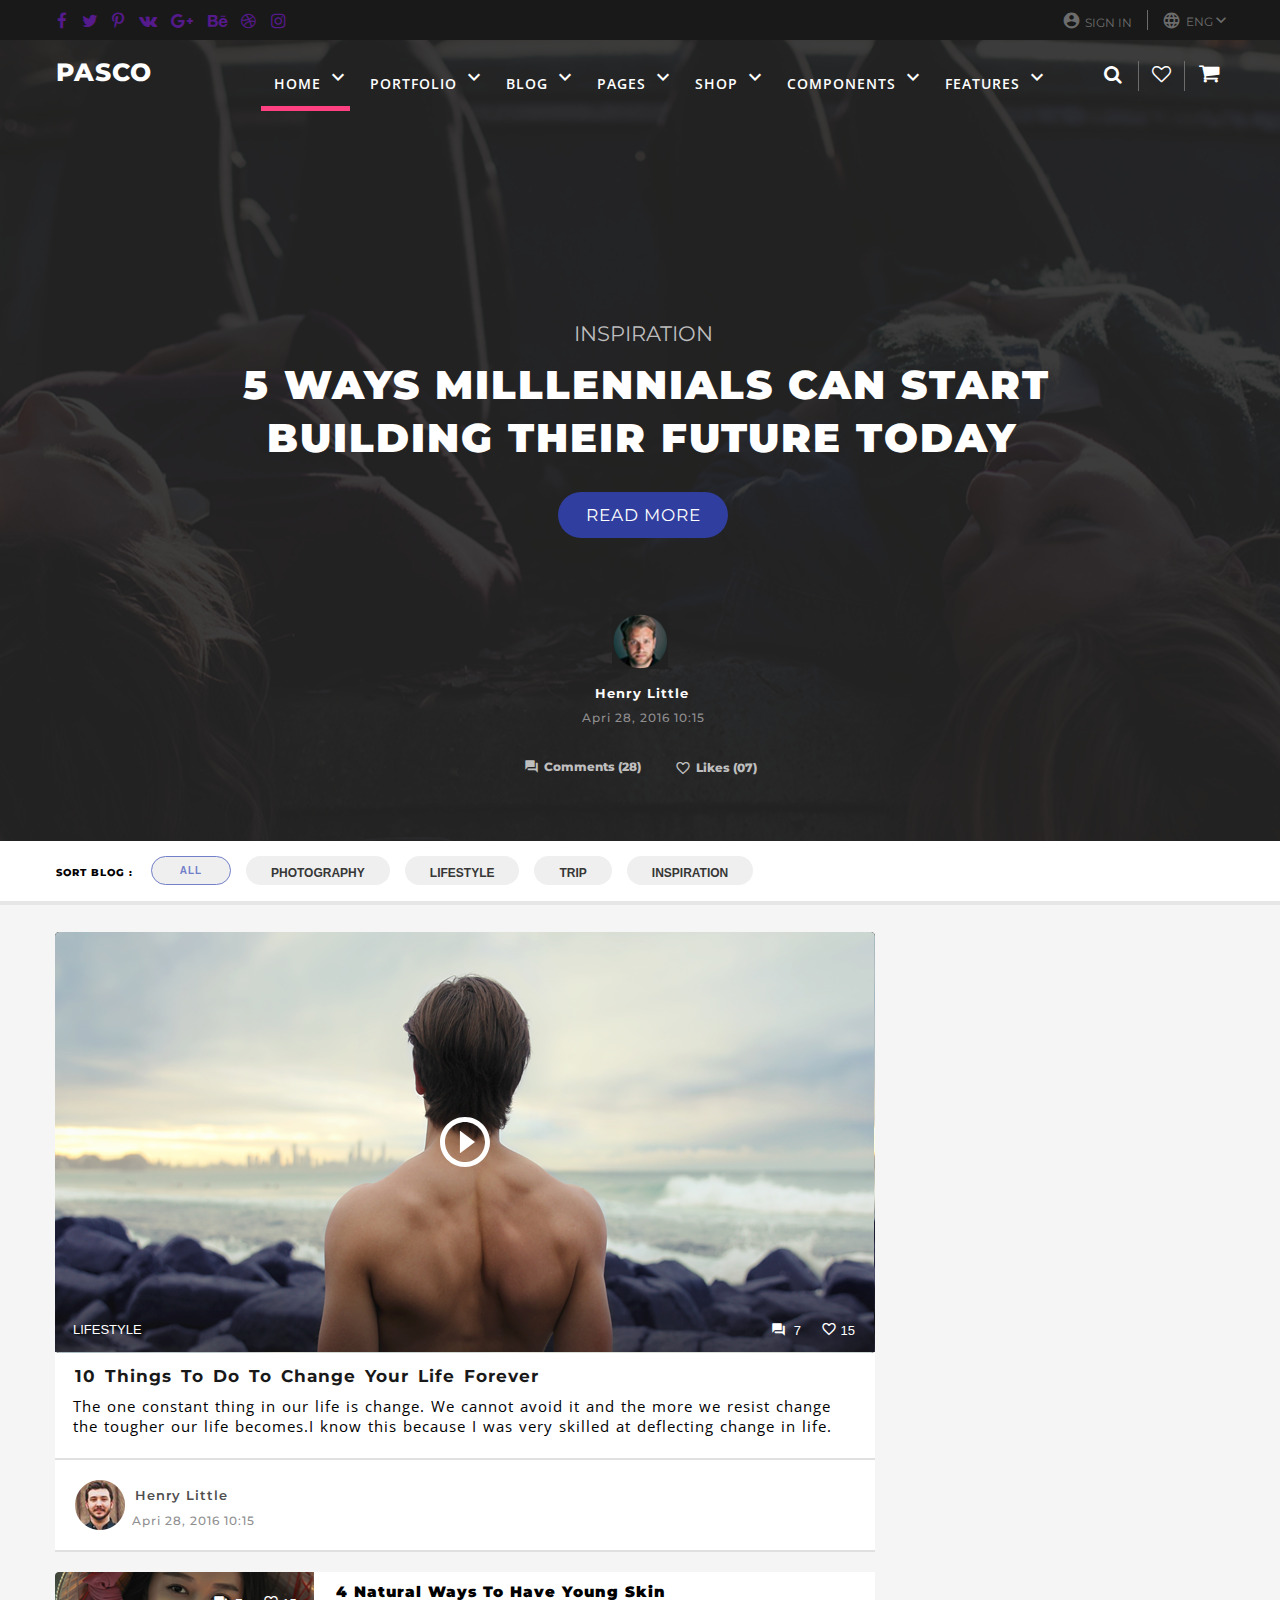
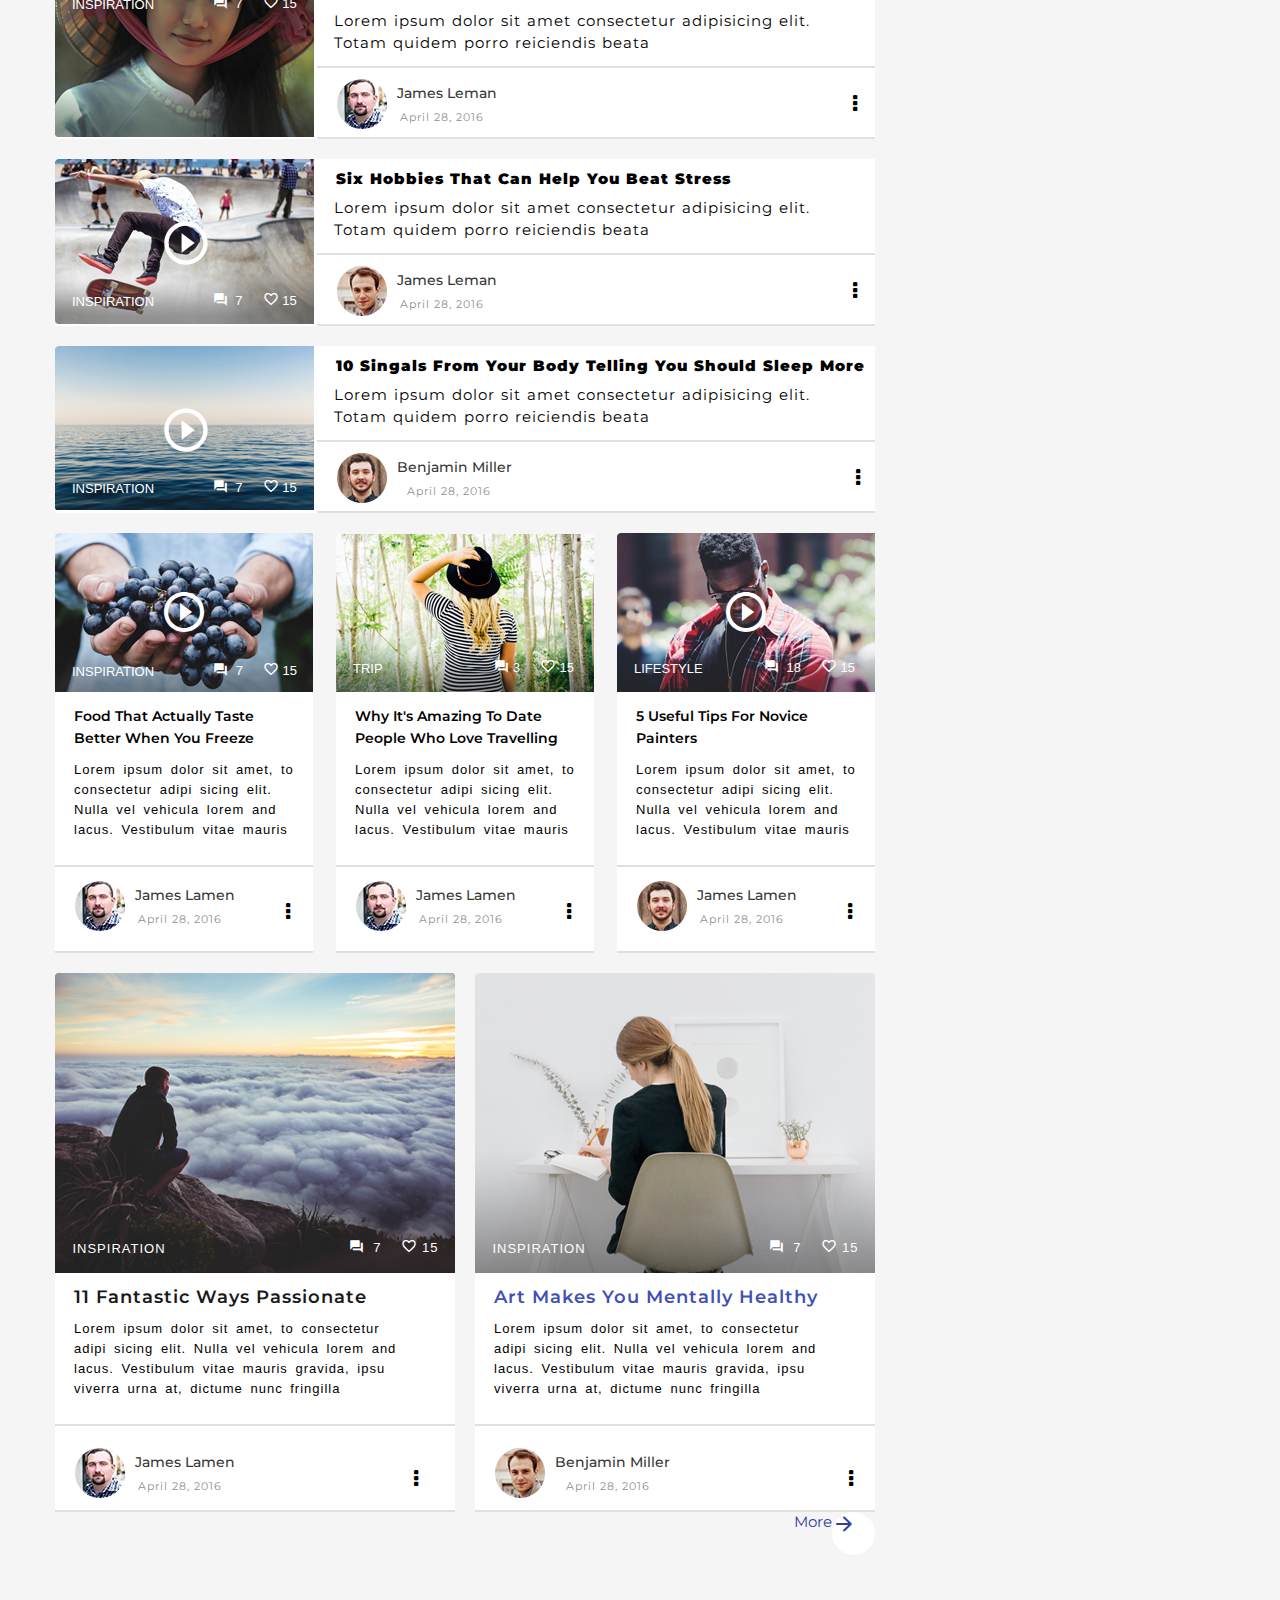
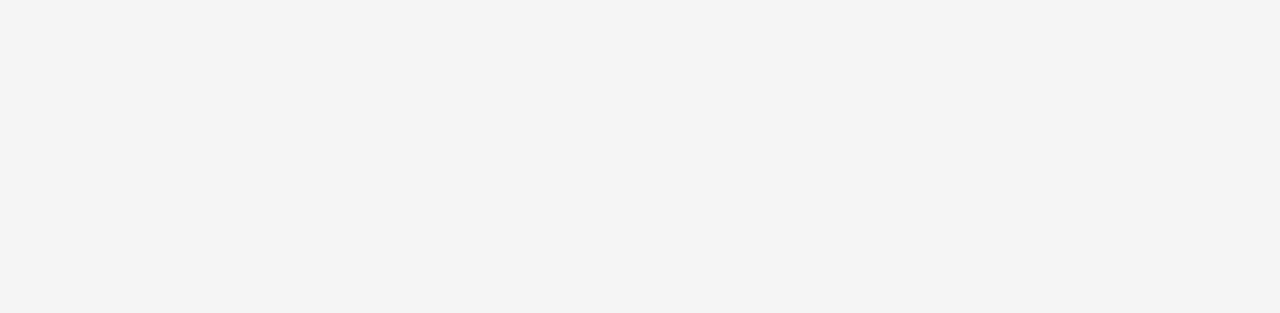
==== index.html @ 6d6e92fe "Top bar udpated" ====
<!DOCTYPE html>
<html lang="en">

<head>
  <meta charset="UTF-8" />
  <meta http-equiv="X-UA-Compatible" content="IE=edge" />
  <meta name="viewport" content="width=device-width, initial-scale=1.0" />
  <title>Document</title>

  <!----google fonts ---->

  <link href="https://fonts.googleapis.com/css?family=Material+Icons|Material+Icons+Outlined|Material+Icons+Round"
    rel="stylesheet">
  <link href="https://fonts.googleapis.com/icon?family=Material+Icons" rel="stylesheet">
  <link rel="preconnect" href="https://fonts.googleapis.com" />
  <link rel="preconnect" href="https://fonts.gstatic.com" crossorigin />
  <link href="https://fonts.googleapis.com/css?family=Montserrat:400,500,600,700,800,900" rel="stylesheet">
  <!--   
  <link href="https://fonts.googleapis.com/css?family=Open-Sans:400,900" rel="stylesheet"> -->
  <link
    href="https://fonts.googleapis.com/css2?family=Montserrat&family=Open+Sans&family=Playfair+Display:ital@1&display=swap"
    rel="stylesheet" />
  <link rel="stylesheet" href="https://cdnjs.cloudflare.com/ajax/libs/font-awesome/4.7.0/css/font-awesome.css" />

  <link rel="stylesheet" href="css/style.css">
</head>

<body class="uni-padding">
  <!-- topbar -->
  <div class="centeral-header">
    <div class="topbar">
      <div class="social-icons">
        <a href=""> <i class="fa fa-facebook" aria-hidden="true"></i> </a>

        <a href=""> <i class="fa fa-twitter" aria-hidden="true"></i></a>
        <a href=""> <i class="fa fa-pinterest-p" aria-hidden="true"></i> </a>
        <a href=""> <i class="fa fa-vk" aria-hidden="true"></i></a>
        <a href=""> <i class="fa fa-google-plus" aria-hidden="true"></i></a>
        <a href=""> <i class="fa fa-behance" aria-hidden="true"></i></a>
        <a href=""> <i class="fa fa-dribbble" aria-hidden="true"></i></a>
        <a href=""> <i class="fa fa-instagram" aria-hidden="true"></i></a>
      </div>
      <div class="navbar-right-icons">
        <div class="left-material">
          <a class="left-atag" >  <div><i class="account-circle material-icons">account_circle</i> </div>
            <div class="sign-in-icon">SIGN IN </div> </a>
        </div>
        <div class="vertical-line-topbar"></div>

        <div class="right-material">
          <a class="right-atag"> <i class="language-icon material-icons">language</i>
            <span class="eng-icon">ENG</span> </a>
          <a> <i class="material-icons expand-more-icon">expand_more</i> </a>
        </div>
        </a>
      </div>

    </div>
  </div>

  <!--  main header -->
  <div class="main-header">
    <div class="top-navigation">
      <div class=" navlist">

        <div class="pasco">PASCO</div>

        <div class="navbar">
          <div class="left-icon-container">
            <ul>

              <li class="home"><a>HOME <i class="material-icons">expand_more</i></a></li>


              <li><a>PORTFOLIO <i class="material-icons">expand_more</i></a></li>

              <li><a>BLOG <i class="material-icons">expand_more</i></a></li>

              <li><a>PAGES <i class="material-icons">expand_more</i></a></li>
              <li><a>SHOP <i class="material-icons">expand_more</i></a></li>
              <li><a>COMPONENTS <i class="material-icons">expand_more</i></a></li>
              <li><a>FEATURES <i class="material-icons features">expand_more</i></a></li>
            </ul>
          </div>

          <div class="right-icon-container">
            <ul>


              <li> <a> <i class="fa fa-search search-icon search-icon" aria-hidden="true"></i></a> </li>
              <li>

                <div class="vertical-line-navbar"></div>
              </li>
              <li><a><i class="fa fa-heart-o favourite-icon favourite-icon" aria-hidden="true"></i></a></li>
              <li>

                <div class="vertical-line-navbar  "></div>
              </li>
              <li><a> <i class="fa fa-shopping-cart shoppingcart-icon" aria-hidden="true"></i></a></li>


            </ul>
          </div>
        </div>
      </div>
    </div>


    <div class=" image-content">

      <!-- <div class="left-arrow-container"> <a><i class="fa fa-chevron-left" aria-hidden="true"></i></a></div> -->
      <div class="centeral-container">

        <div class="inspiration-container"> INSPIRATION</div>
        <div class="heading-container">
          <div class="millennial-container"> 5 WAYS MILLLENNIALS CAN START</div>
          <div class="future-container">BUILDING THEIR FUTURE TODAY</div>
        </div>
        <button class="read-button">READ MORE</button>
      </div>
      <div class=" authordetails-container">
        <div class="bg-author-image"> <img src='../images/authordetails.png'> </div>
        <div class="henry-container">Henry Little</div>
        <div class="card1-date-container">Apri 28, 2016 10:15</div>
        <div>
          <div class="comments-container ">
            <div class="comment-icon">

              <div> <i class="material-icons comment-image">
                  forum
                </i>
              </div>
              <div> Comments (28) </div>
            </div>
            <div class="like-icon">
              <div>
                <i class="material-icons-outlined like-image">
                  favorite_border
                </i>
              </div>
              <div> Likes (07)</div>
            </div>

          </div>
        </div>
      </div>
    </div>
  </div>


  <div class="btn-list-container">
    <div class="inner-container">
      <div class="sort-blog">SORT BLOG :</div>
      <div class="buttons">
        <button class="all-container">ALL</button>
        <button class="list-button-container">PHOTOGRAPHY</button>
        <button class="list-button-container">LIFESTYLE</button>
        <button class="list-button-container"> TRIP</button>
        <button class="list-button-container">INSPIRATION</button>
      </div>
    </div>
  </div>

  <div class="horizontal-break"></div>


  <div class="body-container">

    <div class="centeral-division">
      <div class="lefthand-container">
        <div class="card1">
          <div class="image1">
            <div class="image-10things">
              <div><i class="material-icons-outlined image_play">
                  play_circle_outline
                </i>
              </div>


              <div class="image-activity">
                <div class="caption">LIFESTYLE</div>
                <div class="activity">
                  <div class="comments">
                    <div> <i class="material-icons comment-image">
                        forum
                      </i></div>
                    <div>&nbsp; 7</div>
                  </div>
                  <div class="likes">
                    <div> <i class="material-icons-outlined like-image">
                        favorite_border
                      </i></div> &nbsp; <div> 15 </div>
                  </div>
                </div>



              </div>
            </div>
          </div>


          <div class="image1-caption-container">
            <div class="boldheading-container">
              10 Things To Do To Change Your Life Forever </div>
            <div class="description-container"> The one constant thing in our life is change. We cannot avoid
              it and the more we resist change the tougher our life becomes.I know this because I was very skilled
              at deflecting change in life.
            </div>
          </div>
          <div class="divider"></div>
          <div class="author-details">
            <div class="author-image"> <img src='../images/author-2.png'></div>
            <div class="author-name">
              <div class="henry-image1">Henry Little</div>
              <div class="card1-date-container ">Apri 28, 2016 10:15</div>
            </div>
          </div>
          <div class="divider"></div>
        </div>

        <div class="card2">

          <div class="card2-image">


            <div class="card2-image-activity">
              <div class="card2-caption">INSPIRATION</div>
              <div class=" card2-activity">
                <div class="comments">
                  <div> <i class="material-icons comment-image">
                      forum
                    </i></div>
                  <div>&nbsp; 7</div>
                </div>
                <div class="likes">
                  <div> <i class="material-icons-outlined like-image">
                      favorite_border
                    </i></div> &nbsp; <div> 15 </div>
                </div>
              </div>


            </div>



          </div>
          <div class="card2-caption-details2">

            <div class="card2-boldheading-container">4 Natural Ways To Have Young Skin</div>
            <div class="card2-description-container">Lorem ipsum dolor sit amet consectetur adipisicing elit. Totam
              quidem porro
              reiciendis beata </div>

            <div class="divider"></div>

            <div class="card2-author-details">
              <div> <img src='../images/card2-author.png'></div>
              <div class="card2-authordate">
                <div class="card2-author-container">James Leman</div>
                <div class="card2-date-container">April 28, 2016</div>

              </div>

              <div> <i class="fa fa-ellipsis-v dot-container" aria-hidden="true"></i></div>
            </div>
            <div class="card-divider"></div>

          </div>
        </div>

        <div class="card2">
          <div class="card3-image">
            <div> <i class="material-icons-outlined play-cards-container">
                play_circle_outline
              </i>
            </div>
            <div class="card2-image-activity">
              <div class="card2-caption">INSPIRATION</div>
              <div class=" card2-activity">
                <div class="comments">
                  <div> <i class="material-icons comment-image">
                      forum
                    </i> </div>
                  <div>&nbsp; 7</div>
                </div>
                <div class="likes">
                  <div> <i class="material-icons-outlined like-image">
                      favorite_border
                    </i></div> &nbsp; <div> 15 </div>
                </div>
              </div>


            </div>

          </div>
          <div class="card2-caption-details2">

            <div class="card2-boldheading-container">Six Hobbies That Can Help You Beat Stress</div>
            <div class="card2-description-container">Lorem ipsum dolor sit amet consectetur adipisicing elit. Totam
              quidem porro
              reiciendis beata </div>

            <div class="divider"></div>

            <div class="card2-author-details">
              <div> <img src='../images/card3-author.png'></div>
              <div class="card2-authordate">
                <div class="card2-author-container">James Leman</div>
                <div class="card2-date-container">April 28, 2016</div>

              </div>

              <div> <i class="fa fa-ellipsis-v dot-container" aria-hidden="true"></i></div>
            </div>
            <div class="card-divider"></div>

          </div>
        </div>
        <div class="card2">
          <div class="card4-image">
            <div> <i class="material-icons-outlined play-cards-container">
                play_circle_outline
              </i>
            </div>
            <div class="card2-image-activity">
              <div class="card2-caption">INSPIRATION</div>
              <div class=" card2-activity">
                <div class="comments">
                  <div> <i class="material-icons comment-image">
                      forum
                    </i></div>
                  <div>&nbsp; 7</div>
                </div>
                <div class="likes">
                  <div> <i class="material-icons-outlined like-image">
                      favorite_border
                    </i></div> &nbsp; <div> 15 </div>
                </div>
              </div>


            </div>
          </div>
          <div class="card2-caption-details2">

            <div class="card2-boldheading-container">10 Singals From Your Body Telling You Should Sleep More</div>
            <div class="card2-description-container">Lorem ipsum dolor sit amet consectetur adipisicing elit. Totam
              quidem porro
              reiciendis beata</div>

            <div class="divider"></div>

            <div class="card2-author-details">
              <div> <img src='../images/author-2.png'></div>
              <div class="card2-authordate">
                <div class="card2-author-container">Benjamin Miller</div>
                <div class="card2-date-container">April 28, 2016</div>

              </div>

              <div> <i class="fa fa-ellipsis-v card3dot-container" aria-hidden="true"></i></div>
            </div>
            <div class="card-divider"></div>

          </div>
        </div>
        <div class="horizontal-card">
          <!-- horizontal-card1 -->
          <div class="hcard1">
            <div class="hcard1-image">
              <div> <i class="material-icons-outlined hcard-playbtn">
                  play_circle_outline
                </i>
              </div>
              <div class="hcard-details">

                <div class="card2-image-activity ">
                  <div class="hcard-caption">INSPIRATION</div>
                  <div class=" hcard-activity">
                    <div class="comments">
                      <div> <i class="material-icons comment-image">
                          forum
                        </i></div>
                      <div>&nbsp; 7</div>
                    </div>
                    <div class="likes">
                      <div> <i class="material-icons-outlined like-image">
                          favorite_border
                        </i></div> &nbsp; <div> 15 </div>
                    </div>
                  </div>

                </div>

              </div>


            </div>

            <div class="hcard1-description">
              <div class="h1-bold">Food That Actually Taste <br> Better
                When You Freeze</div>
              <div class="h1-regular"> Lorem ipsum dolor sit amet, to <br>
                consectetur adipi sicing elit. <br> Nulla vel vehicula lorem and <br>
                lacus. Vestibulum vitae mauris </div>
            </div>
            <div class="divider"></div>
            <div class="hcard-author-details">
              <div> <img src='../images/card2-author.png'></div>
              <div class="card2-authordate">
                <div class="card2-author-container">James Lamen</div>
                <div class="card2-date-container">April 28, 2016</div>


              </div>
              <div> <i class="fa fa-ellipsis-v card-dotcontainer " aria-hidden="true"></i></div>

              <div>
              </div>
            </div>
            <div class="divider"></div>
          </div>
          <!-- horizontal-card2 -->
          <div class="hcard1">
            <div class="hcard2-image">

              <div class="hcard2-details">

                <div class="card2-image-activity ">
                  <div class="card2-caption">TRIP</div>
                  <div class=" card2-activity">
                    <div class="comments">
                      <div> <i class="material-icons comment-image">
                          forum
                        </i></div>
                      <div>&nbsp;3</div>
                    </div>
                    <div class="likes">
                      <div> <i class="material-icons-outlined like-image">
                          favorite_border
                        </i></div> &nbsp; <div> 15 </div>
                    </div>
                  </div>


                </div>
              </div>
            </div>
            <div class="hcard1-description">
              <div class="h1-bold">Why It's Amazing To Date <br> People
                Who Love Travelling</div>
              <div class="h1-regular"> Lorem ipsum dolor sit amet, to <br>
                consectetur adipi sicing elit. <br> Nulla vel vehicula lorem and <br>
                lacus. Vestibulum vitae mauris </div>
            </div>
            <div class="divider"></div>
            <div class="hcard-author-details">
              <div> <img src='../images/card2-author.png'></div>
              <div class="card2-authordate">
                <div class="card2-author-container">James Lamen</div>
                <div class="card2-date-container">April 28, 2016</div>


              </div>
              <div> <i class="fa fa-ellipsis-v card-dotcontainer " aria-hidden="true"></i></div>


              <div>
              </div>
            </div>
            <div class="divider"></div>
          </div>
          <!-- horizontal-card3 -->
          <div class="hcard1">
            <div class="hcard3-image">
              <div> <i class="material-icons-outlined hcard-playbtn">
                  play_circle_outline
                </i>
              </div>
              <div class="hcard-details">

                <div class="card2-image-activity">
                  <div class="card2-caption">LIFESTYLE</div>
                  <div class=" card2-activity">
                    <div class="comments">
                      <div> <i class="material-icons comment-image">
                          forum
                        </i></div>
                      <div>&nbsp; 18</div>
                    </div>
                    <div class="likes">
                      <div> <i class="material-icons-outlined like-image">
                          favorite_border
                        </i></div> &nbsp; <div> 15 </div>
                    </div>
                  </div>


                </div>
              </div>
            </div>
            <div class="hcard1-description">
              <div class="h1-bold">5 Useful Tips For Novice <br>Painters</div>
              <div class="h1-regular"> Lorem ipsum dolor sit amet, to <br>
                consectetur adipi sicing elit. <br> Nulla vel vehicula lorem and <br>
                lacus. Vestibulum vitae mauris </div>
            </div>
            <div class="divider"></div>
            <div class="hcard-author-details">
              <div> <img src='../images/author-2.png'></div>
              <div class="card2-authordate">
                <div class="card2-author-container">James Lamen</div>
                <div class="card2-date-container">April 28, 2016</div>


              </div>
              <div> <i class="fa fa-ellipsis-v card-dotcontainer " aria-hidden="true"></i></div>

              <div>
              </div>
            </div>
            <div class="divider"></div>
          </div>
        </div>


        <!-- 
        double container cards -->


        <div class="horizontal-card">
          <!-- card-1 -->
          <div class="hcard1">
            <div class="dcard1-image">

              <div class="dcard-image-activity ">
                <div class="hcard-caption">INSPIRATION</div>
                <div class=" hcard-activity">
                  <div class="comments">
                    <div> <i class="material-icons comment-image">
                        forum
                      </i></div>
                    <div>&nbsp; 7</div>
                  </div>
                  <div class="likes">
                    <div> <i class="material-icons-outlined like-image">
                        favorite_border
                      </i></div> &nbsp; <div> 15 </div>
                  </div>
                </div>

              </div>



            </div>

            <div class="hcard1-description">
              <div class="d1-bold d1-color">11 Fantastic Ways Passionate </div>
              <div class="h1-regular d1-regular"> Lorem ipsum dolor sit amet, to consectetur <br>
                adipi sicing elit. Nulla vel vehicula lorem and <br>
                lacus. Vestibulum vitae mauris gravida, ipsu <br>
                viverra urna at, dictume nunc fringilla </div>
            </div>
            <div class="divider"></div>
            <div class="dcard-author-details">
              <div> <img src='../images/card2-author.png'></div>
              <div class="card2-authordate">
                <div class="card2-author-container">James Lamen</div>
                <div class="card2-date-container">April 28, 2016</div>


              </div>
              <div> <i class="fa fa-ellipsis-v card-dotcontainer  dcard-dotcontainer" aria-hidden="true"></i></div>

              <div>
              </div>
            </div>
            <div class="divider"></div>
          </div>



          <!--
          double container card-2--------------------- -->
          <div class="hcard1">
            <div class="dcard2-image">

              <div class="dcard-image-activity ">
                <div class="hcard-caption">INSPIRATION</div>
                <div class=" hcard-activity">
                  <div class="comments">
                    <div> <i class="material-icons comment-image">
                        forum
                      </i></div>
                    <div>&nbsp; 7</div>
                  </div>
                  <div class="likes">
                    <div> <i class="material-icons-outlined like-image">
                        favorite_border
                      </i></div> &nbsp; <div> 15 </div>
                  </div>
                </div>

              </div>



            </div>

            <div class="hcard1-description">
              <div class="d1-bold">Art Makes You Mentally Healthy </div>
              <div class="h1-regular d1-regular"> Lorem ipsum dolor sit amet, to consectetur <br>
                adipi sicing elit. Nulla vel vehicula lorem and <br>
                lacus. Vestibulum vitae mauris gravida, ipsu <br>
                viverra urna at, dictume nunc fringilla </div>
            </div>
            <div class="divider"></div>
            <div class="dcard-author-details">
              <div> <img src='../images/card3-author.png'></div>
              <div class="card2-authordate">
                <div class="card2-author-container">Benjamin Miller</div>
                <div class="card2-date-container">April 28, 2016</div>


              </div>
              <div> <i class="fa fa-ellipsis-v card-dotcontainer  dcard-dotcontainer" aria-hidden="true"></i></div>

              <div>
              </div>
            </div>
            <div class="divider"></div>


          </div>















          <!-- right hand container -->
          <!-- 
        <div class="right-body-container">
          <div class="righthand-container">

            <div class="searchbar">
              <div class="searchbar-container"> Search</div> <i class="material-icons-round coloured-searchicon">
                search
              </i>
            </div>
            <div class="widgets">
              <div class="categories">CATEGORIES</div>
              <div class="green-horizontal-line"></div>
              <div class="category-list">
                <div class="category-block">
                  <div class="category-name">Photography </div>
                  <div class="category-frequency">195 </div>

                </div>


              </div>
              <div class="divider"></div>
              <div class="category-list">
                <div class="category-block">
                  <div class="category-name">Illustration </div>
                  <div class="category-frequency">15 </div>

                </div>


              </div>
              <div class="divider"></div>
              <div class="category-list">
                <div class="category-block">
                  <div class="category-name">Graphic Design </div>
                  <div class="category-frequency">36 </div>

                </div>


              </div>
              <div class="divider"></div>
              <div class="category-list">
                <div class="category-block">
                  <div class="category-name">Web design </div>
                  <div class="category-frequency">220 </div>

                </div>

              </div>
              <div class="divider"></div>
              <div class="category-list">
                <div class="category-block">
                  <div class="category-name">Videography </div>
                  <div class="category-frequency">17 </div>
                </div>
              </div>
            </div>
          </div>
        </div>

      </div>   
      <div class="blankspace">Right Blank Space</div> -->

        </div>
         
        <div class="more">
          <div class="more-tag"> More</div>
          <div class="more-arrow">  <div><i class="material-icons-round">
            arrow_forward
          </i> </div>
          </div>
        </div>
</body>

</html>
---- css/style.css ----
@import "https://fonts.googleapis.com/css?family=Material+Icons|Material+Icons+Outlined|Material+Icons+Round";

font {
    font-family: 'Montserrat', sans-serif;
    font-family: 'Open Sans', sans-serif;
    font-family: 'Playfair Display', serif;
}

.centeral-header {
    justify-content: center;
    background-color: #191919;
    display: flex;

}

.account-circle {
    font-size: 19px;
}
.left-atag{
    gap: 4px;
    display: flex;
    line-height: 23px;}
.right-atag{
    
    margin-bottom: 2px;
    display: flex;
    gap: 5px;
    
}

.sign-in-icon {

    font-size: 12px;
    /* margin-right: 16px;
    font-weight: 400; */
}

.language-icon {
    
    font-size: 19px;
    margin-bottom: 1px;
}

.eng-icon {
   
   
    margin-top: 3px;
    font-size: 12px;
    margin-right: -2px;
}

.expand-more-icon {
    font-size: 20px;
    /* margin-right: -5px; */
}


.home {


    padding-left: 13px;
    /* margin-left: 50px; */
    /* width: 100px; */
    display: flex;
    border-bottom: 5px solid #ff4081;
    /* margin-top: 20px; */

}

.topbar {
    align-items: center;
    width: 1170px;
    background-color: #191919;
    justify-content: space-between;
    display: flex;
    height: 40px;

}

.vertical-line-topbar {
    border-left: 1px solid #6c6c6c;
    height: 20px;
    /* margin-right: 14px;  */
    margin-top: 2px;
}

.social-icons {
    /* float: left; */
    font-size: 17px;
    color: #6c6c6c;
    display: flex;
    gap: 14.5px;
    margin-left: 2px;
    margin-top: 3px;

}

.navbar-right-icons {

    margin-top: 3px;
    gap: 14px;
    font-family: 'Montserrat', sans-serif;
    /* justify-content: space-between; */
    color: #6c6c6c;
    display: flex;
}

/* i.material-icons-modify {
    display: inline-flex;
    vertical-align: top;
} */

body {
    margin: 0;
}

.left-material {
   
    margin-top: 3px;
    margin-right: 1px;
    /* display: flex; */
    /* align-items: center; */
    /* left: 4px; */
} 

.right-material {
   
    margin-right: -6px;
    /* margin-bottom: 4px; */
    display: flex;
    align-items: center;
    /* font-weight: 400;*/
}

.main-header {
    background-image: url(../images/headermain.png);
    background-repeat: no-repeat;
    background-position: center;
    padding-bottom: 62px;
    /* justify-content: center;*/

}

.navlist {

    width: 1170px;
    color: #ffffff;
    display: flex;

}

/* .arrow-left {
    color: #ffffff;
    float: left;
}

.arrow-right {
    color: #ffffff;
    float: right;

} */

/* .activebar {
    border: 2.5px solid #ff4081;
    width: 75px;
   
    margin-top: -8px;
} */


.millennial-container {

    color: #ffffff;
    font-family: 'Montserrat', sans-serif;
    font-weight: 900;
    margin-left: 8px;
    font-size: 40px;

}

.top-navigation {
    align-items: center;
    display: flex;
    justify-content: center;
}

/* margin-right:73px */
.pasco {
    font-family: 'Montserrat', sans-serif;
    font-weight: 800;
    font-size: 25px;
    letter-spacing: 1px;
    margin-left: 1px;
    margin-top: 17px;
    margin-right: 59px;
    color: #ffffff;

}

.navbar {
    font-family: 'Open Sans', sans-serif;
    font-weight: 600;
    color: #ffffff;
    letter-spacing: 1px;
    font-size: 14px;
    display: flex;
}

.navbar li {
    float: left;
    height: 41px;
    list-style: none;
}

.navbar ul {
    float: right;
}

.right-icon-container {
    font-size: 19px;
    margin-top: 2px;

}

.read-button {

    margin-right: 42px;
    margin-top: 30px;
    border-radius: 30px;
    background-color: #303f9f;
    font-size: 17px;
    font-weight: 400;
    padding-left: 7;
    letter-spacing: 1px;
    color: #ffffff;
    height: 46px;
    width: 170px;
    border: none;
    font-family: 'Montserrat', sans-serif;

}

.header-content {
    text-align: center;
    padding: 40px;
}

.centeral-container {
    margin-left: 48px;
    display: grid;
    justify-items: center;
    margin-top: 182px;
}

.left-icon-container li {
    margin: 11px 10px;

}

.vertical-line-navbar {
    border-left: 1px solid #6c6c6c;
    height: 30px;
}

.right-icon-container .vertical-line-navbar {
    font-size: 20px;
}

.search-icon {
    margin-top: 3px;
    margin-right: 15px;
    margin-left: 5px;
}

.favourite-icon {
    margin-left: 13px;
    margin-right: 12px;
}

.shoppingcart-icon {
    font-size: 22px;
    margin-left: 14px;

}

.image-content {
    display: inline-block;
    width: 100%;
}

/* 
.left-arrow-container {
    font-size: 22px;
    float: left;
    margin-top: 305px;
    color: #ffffff;
    margin-left: 42px;
}

.right-arrow-container {
    float: right;
    margin-top: -105px;
    color: #ffffff;
    margin-right: 42px;
    font-size: 22px
} */

.inspiration-container {
    margin-right: 42px;
    /* letter-spacing: 1px; */
    font-size: 21px;
    font-weight: 400;
    color: #bdbdbe;
    font-family: 'Montserrat', sans-serif;
    margin-top: 3px;
}

.heading-container {
    margin-top: 14px;
    color: #ffffff;
    letter-spacing: 2px;
    margin-right: 44px;
    font-family: 'Montserrat', sans-serif;
    font-weight: 900;

}



.future-container {
   
    color: #ffffff;
    font-family: 'Montserrat', sans-serif;
    font-weight: 900;
    letter-spacing: 2px;
    margin-top: 4px;
    margin-left: 32px;
    font-size: 40px;
}

.authordetails-container {
   
    margin-top: 76px;
    display: grid;
    justify-content: center;
    align-items: center;
}

.henry-container {
   
    margin-bottom: 7px;
    margin-top: 16px;
    margin-left: 85px;
    /* display: flex; */
    font-size: 13px;
    letter-spacing: 1px;
    font-weight: 700;
    justify-content: center;
    color: #fbfbfb;
    font-family: 'Montserrat', sans-serif;

}

.henry-image1 {
    /* margin-bottom: -1px; */
    margin-top: 27px;
    margin-left: 10px;
    /* display: flex; */
    font-size: 13px;
    letter-spacing: 1px;
    font-weight: 600;
    justify-content: center;
    color: #4e4e4e;
    font-family: 'Montserrat', sans-serif;
}

.card1-date-container {

    font-family: 'Montserrat', sans-serif;
    font-weight: 500;
    font-size: 12px;
    margin-top: 2px;
    margin-left: 7px;
    color: #908f90;
    display: flex;
    letter-spacing: 1px;
    justify-content: center;

}

.bg-author-image {
    height: 55px;
    display: flex;
    justify-content: center;

}

.comments-container {

    
    margin-top: 33px;
    width: 260px;
    color: #bebebe;
    font-weight: 800;
    font-size: 10px;
    font-family: 'Montserrat', sans-serif;
    font-weight: 800;
    display: flex;
    justify-content: space-around;
}

.comment {
    font-size: 17px;
}

.like {
    font-size: 17px;
    margin-top: -1px
}

.comment-icon {

    display: flex;
    margin-top: 1px;
    font-size: 12px;
    margin-right: 4px;
    gap: 5px;

}

.like-icon {

    margin-top: 2px;
    display: flex;
    padding-left: 3px;
    font-size: 12px;
    gap: 5px;
}

.btn-list-container {
    justify-content: space-around;
    display: flex;
    background-color: #ffffff;
    height: 60px;
    align-items: center;
}

.list-container {
    display: flex;
}


.sort-blog {
    margin-top: 3px;
    /* font-style: bold; */
    display: inline;
    font-size: 10px;
    margin-left: 1px;
    font-family: 'Montserrat', sans-serif;
    /* font-weight: bold; */
    letter-spacing: 1px;
    font-weight: 800;
}


.inner-container {
   
    width: 1170px;
    display: flex;
    align-items: center;
    gap: 14px;
    margin-bottom: 1px;
}

.all-container {
    /* font-size: 15px; */
    color: #727fc9;
    border: 1px solid #727fc9;
    height: 29px;
    letter-spacing: 1px;
    width: 80px;
    font-weight: 700;
    margin-left: 4px;
    font-size: 10px;
    border-radius: 25px;

}

.buttons {
    gap: 15px;
    display: flex;
}

.list-button-container {
    font-size: 12px;
    color: #373737;
    border: none;
    height: 29px;
    padding: 10px 25px 10px 25px;
    /* font-size: 12px; */
    border-radius: 25px;
    font-weight: 700;
    /* letter-spacing: 1px;*/
}

.horizontal-break {

    border: 2px solid #e6e6e6;
}

.body-container {

        background-color: #f5f5f5;
         height: 2608px; 
        display: flex;
        justify-content: center;
        gap: 40px;
}



.centeral-division {

    
    align-items: start;
    /* justify-content: space-around; */
    width: 1170px;
    display: flex;
    gap: 40px;

}

.centeral-card {
    display: flex;
    float: left;
    margin-top: 30px;
    background-color: #ffffff;
    width: 1170px;
    /* justify-content: center; */
    /* align-items: center; */
    height: 2608px;
}
    
.lefthand-container {
    /* background-color: #ffffff; */
    /* margin-left: 260px; */
    width: 820px;
    margin-top: 27px;
 
}

.image1 {
    /* grid-row-gap: 0px; */
    display: grid;
    /* margin: 0px; */
    /* height: 670px; */
    align-content: center;
}

.image-10things {

    background-image: url(../images/body-1.png);
    height: 421px;
    width: 820px;

}

.image_play {
    color: #ffffff;
    display: flex;
    margin-top: 180px;
    font-size: 60px;
    /* margin-top: 200px; */
    justify-content: center;
}

.play-btn {
    font-size: 55px;
    margin-top: 179px;
    /* margin-top: 190; */
    justify-content: center;
    display: flex;
    color: #ffffff;
    /* align-items: center;*/

}

.material-symbols-outlined {
    font-variation-settings:
        'FILL' 0,
        'wght' 400,
        'GRAD' 0,
        'opsz' 48
}

.image-activity {

    display: inline;
    color: #ffffff;
    font-family: 'Monteserrat', sans-serif;
    font-size: 13px;

}

.caption {
    float: left;
    margin-top: 150px;
    margin-left: 18px;
}

.activity {
    float: right;
    display: flex;
    margin-top: 149px;
    margin-right: 20px;


}

.comments {
    display: flex;
    margin-right: 20px;
    align-items: center;
}

.likes {
    align-items: center;
    display: flex;
}

.comment-image {
    font-size: 15px;
}

.like-image {
    font-size: 16px;
}

.image1-caption-container {

    background-color: #ffffff;
    /* height: 120px; */
    width: 820px;
    padding-bottom: 22px;

}

.boldheading-container {
    word-spacing: 3px;
    color: #191919;
    font-size: 17px;
    letter-spacing: 1px;
    padding-top: 13px;
    font-family: 'Montserrat', sans-serif;
    font-weight: 700;
    margin-left: 20px;

}

.description-container {
    margin-left: 18px;
    margin-top: 10px;
    /* margin-bottom: 50px; */
    letter-spacing: 1px;
    margin-right: 30px;
    word-spacing: 1px;
    font-size: 15px;
    font-family: 'Open Sans', sans-serif;

}

.author-details {
    height: 75px;
    background-color: #ffffff;
    display: flex;
    padding-bottom: 15px;
}

.author-image {
    height: 55px;
    margin-top: 20px;
    margin-left: 20px;
}

.author-name {
    display: grid;

}

.divider {

    border: 1px solid #e0e0e0;



}

.author-name .henry-container {
    color: #191919;
}

.card1 {
    display: inline;
}

.card2 {
    margin-top: 20px;
    display: flex;
    background-color: #ffffff;

}

.card2-boldheading-container {

    font-family: 'Montserrat', sans-serif;
    color: black;
    font-size: 15px;
    letter-spacing: 1px;
    padding-top: 10px;
    font-weight: 900;
    margin-left: 19px;
}

.image2 {
    height: 165px;
}

.card2-description-container {

    margin-left: 17px;
    margin-top: 9px;
    margin-bottom: 12px;
    line-height: 22px;
    letter-spacing: 1px;
    margin-right: 30px;
    word-spacing: 1px;
    font-size: 15px;
    font-family: 'Montserrat', sans-serif;


}

.card2-author-details {

    display: flex;
    margin-left: 20px;
    margin-top: 11px;
    font-family: 'Montserrat', sans-serif;
}

.card2-authordate {
    display: inline;
}

.card2-date-container {

    font-family: 'Montserrat', sans-serif;

    font-size: 11px;
    margin-top: 9;
    letter-spacing: margin-ri;
    color: #908f90;
    /* padding-bottom: 20px; */
    display: flex;
    letter-spacing: 1px;
    justify-content: center;
    /* margin-left: 7px; */
}

.card2-author-container {

    margin-left: 10px;
    font-family: 'Montserrat', sans-serif;
    color: #373737;
    font-weight: 500;
    font-size: 14px;
    margin-top: 5px;
    margin-bottom: 8px;
}

.card3dot-container{
 
    margin-top: 15px;
    display: flex;
    float: right;
    margin-left: 344px;
    font-size: 20px;   
}
.dot-container {

    margin-top: 15px;
    display: flex;
    float: right;
    margin-left: 356px;
    font-size: 20px;
}

.card-dotcontainer{
    
    margin-top: 21px;
    font-size: 20px;
    margin-left: 51px;
}
.card-divider {

    border: 1px solid #e0e0e0;
    margin-top: 4px;
}

.card2-image {

    background-image: url(../images/card2-image.png);
    width: 396px;
    background-repeat: no-repeat;


}

.play-cards-container {
    font-size: 52px;
    margin-top: 58px;
    justify-content: center;
    display: flex;
    color: #ffffff;
    /* align-items: center;*/
}

.card2-image-activity {
    display: inline;
    color: #ffffff;
    font-family: 'Monteserrat', sans-serif;
    font-size: 13px;
}

.card2-caption {

    float: left;
    margin-top: 25px;
    margin-left: 17px;

}

.card2-activity {

    float: right;
    display: flex;
    margin-top: 22px;
    margin-right: 20px;


}

.card3-image {

    background-image: url(../images/card3-image.png);
    width: 396px;
    background-repeat: no-repeat;
}

.card4-image {

    background-image: url(../images/card4-image.png);
    width: 396px;
    background-repeat: no-repeat;


}
 .right-body-container{
    background-color: white;
  display: flex;
  width: 100%;
    margin-top: 27px;
    
} 

.righthand-container {

    
    /* color: #989898; */
    margin-top: 27px;
    display: grid;
    font-family: 'Open-Sans', sans-serif;
    /* width: 265px; */
    float: left;
    padding-left: 4px;
    background-color: #ffffff;

    /* margin-left: 23px; */
    align-content: start;

}

.searchbar {
   
    
    background-color: #f5f5f5;
    width: 263px;
    padding: 3px;
    display: flex;
    margin-left: 30px;
    margin-bottom: 24px;
    margin-top: 25px;
    justify-content: space-between;
    border-radius: 25px;
    border: 2px solid #ffffff;
    float: right;
}

.searchbar-container {

    color: #989898;
    margin-top: 8px;
    font-family: 'Open-Sans', sans-serif;
    /* width: 265px; */
    float: left;
    left: 44px;
    margin-left: 23px;
}

.coloured-searchicon {
    
    color: #ffffff;
    background-color: #ff4081;
    float: right;
    font-size: 34px;
    border-radius: 25px;
}

.blankspace {
    background-color: #ffffff;
    margin-top: 27px;
 
    overflow: hidden;

    margin-left: 0px;
}

.widgets {
  
    margin-left: 35px;
    gap: 10px;
    letter-spacing: 1px;
    font-size: 13px;
    display: grid;
}

.categories {
    font-family: 'Montserrat', sans-serif;
    letter-spacing: 1px;
    color: #3e51b5;
    font-size: 17px;
    font-weight: 600;
}
.green-horizontal-line{
    border: 1px solid #aec3ff;
}
.category-name{
    font-family: 'Open-Sans', sans-serif;

}
.category-frequency{
    
    font-family: 'Open-Sans', sans-serif;
font-weight: 800;
}
.category-block{
    display: flex;
    justify-content: space-between;
}

.horizontal-card{
    
    
    display: flex;
    /* height: 423px; */
    justify-content: space-between;
}

.hcard1{
   margin-top : 20px;
    background-color: #ffffff;
}
.hcard1-image{
    width: 258px;
    height: 159px;
    
    background-image: url(../images/hcard1-image.png);
    background-repeat: no-repeat;
}
.hcard2-image{
    
    width: 258px;
    height: 159px;
    
    background-image: url(../images/hcard2-image.png);
    background-repeat: no-repeat;
}

.hcard3-image{
    
    width: 258px;
    height: 159px;
    
    background-image: url(../images/hcard3-image.png);
    background-repeat: no-repeat;
}

.hcard2-details
{
    
    padding-top: 103px;
}
.hcard5-image{
    background-image: url('../images/hcard3-image.png');
    background-repeat: no-repeat;
}

.hcard1-description{
    
    /* line-height: 22px;
    margin-top: 10px;
    margin-left: 19px;
   
    font-size: 14px;
    font-family: 'Montserrat',sans-serif;
    font-weight: 600; */
}
.h1-bold {
    line-height: 22px;
    margin-top: 13px;
    margin-left: 19px;
   
    font-size: 14px;
    font-family: 'Montserrat',sans-serif;
    font-weight: 600; 
}
.h1-regular{
   
    letter-spacing: 1px;
    margin-top: 11px;
    font-family: 'Open-Sans',sans-serif;
    font-size: 13px;
    word-spacing: 3px;
    line-height: 20px;
    margin-left: 19px;
    margin-bottom: 25px;

}
.hcard-playbtn{
  
    padding-top: 55px;
    display: flex;
    font-size: 48px;
    justify-content: center;
    /* margin-left: 88px; */
    color: #FFFFFF;
    /* align-items: center;*/
}
.hcard-caption
{        
    float: left;
    margin-top: 28px;
    margin-left: 17px;

}
.hcard-activity{
    
    float: right;
    display: flex;
    margin-top: 25px;
    margin-right: 16px;

}
.hcard-author-details
{
    
    display: flex;
    margin-left: 20px;
    margin-bottom: 16px;
    margin-top: 14px;
    font-family: 'Montserrat', sans-serif;

}

.dcard1-image
{
   
    width: 400px;
    height: 300px;
    
    background-image: url(../images/dcard1-image.png);
    background-repeat: no-repeat; 
}
.dcard2-image
{
   
    width: 400px;
    height: 300px;
    
    background-image: url(../images/dcard2-image.png);
    background-repeat: no-repeat; 
}
.dcard-image-activity{
   
    padding-top: 240px;
    gap: 183px;
    display: flex;
    letter-spacing: 1px;
    color: #ffffff;
    font-family: 'Monteserrat', sans-serif;
    font-size: 13px;
    justify-content: space-evenly;
}
.d1-bold{
    
    line-height: 22px;
    margin-top: 13px;
    color: #3f51b5;
    margin-left: 19px;
   letter-spacing: 1px;
    font-size: 18px;
    font-family: 'Montserrat',sans-serif;
    font-weight: 600;
}

.h1-regular .d1-regular
{
    margin-bottom: 30px;
    font-size: 17px;
}
.dcard-dotcontainer{
    margin-left: 179px;
}

.dcard-author-details{
display: flex;

display: flex;
margin-left: 20px;
margin-bottom: 8px;
margin-top: 22px;
font-family: 'Montserrat', sans-serif;}

.d1-color{
    color: #191919;
}

.more
{
    display: flex;
    float: right;
    color: #303f9f;

}
.more-tag{
    font-family: 'Montserrat',sans-serif;
    font-size: 15px;
    
}
.more-arrow{
border-radius: 50px;
background-color: #ffffff;
height: 43px;
width: 43px;
}
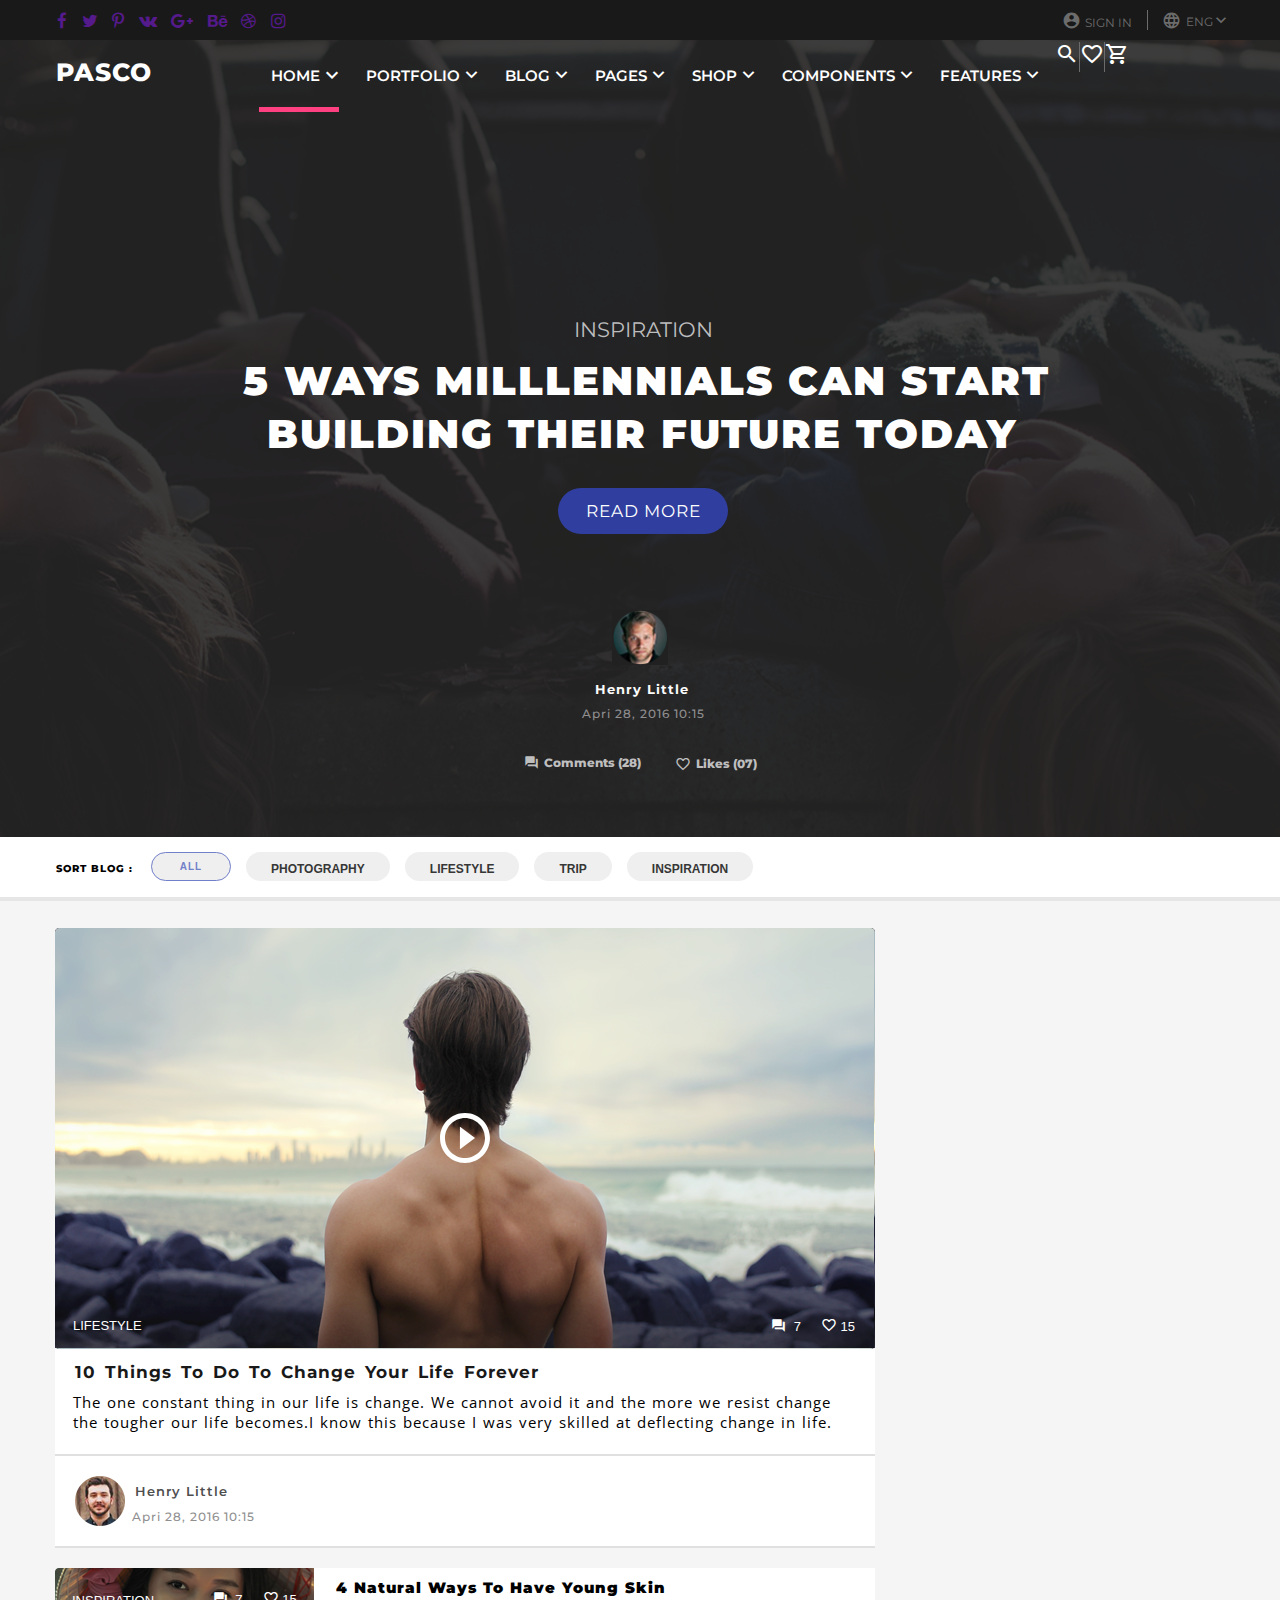
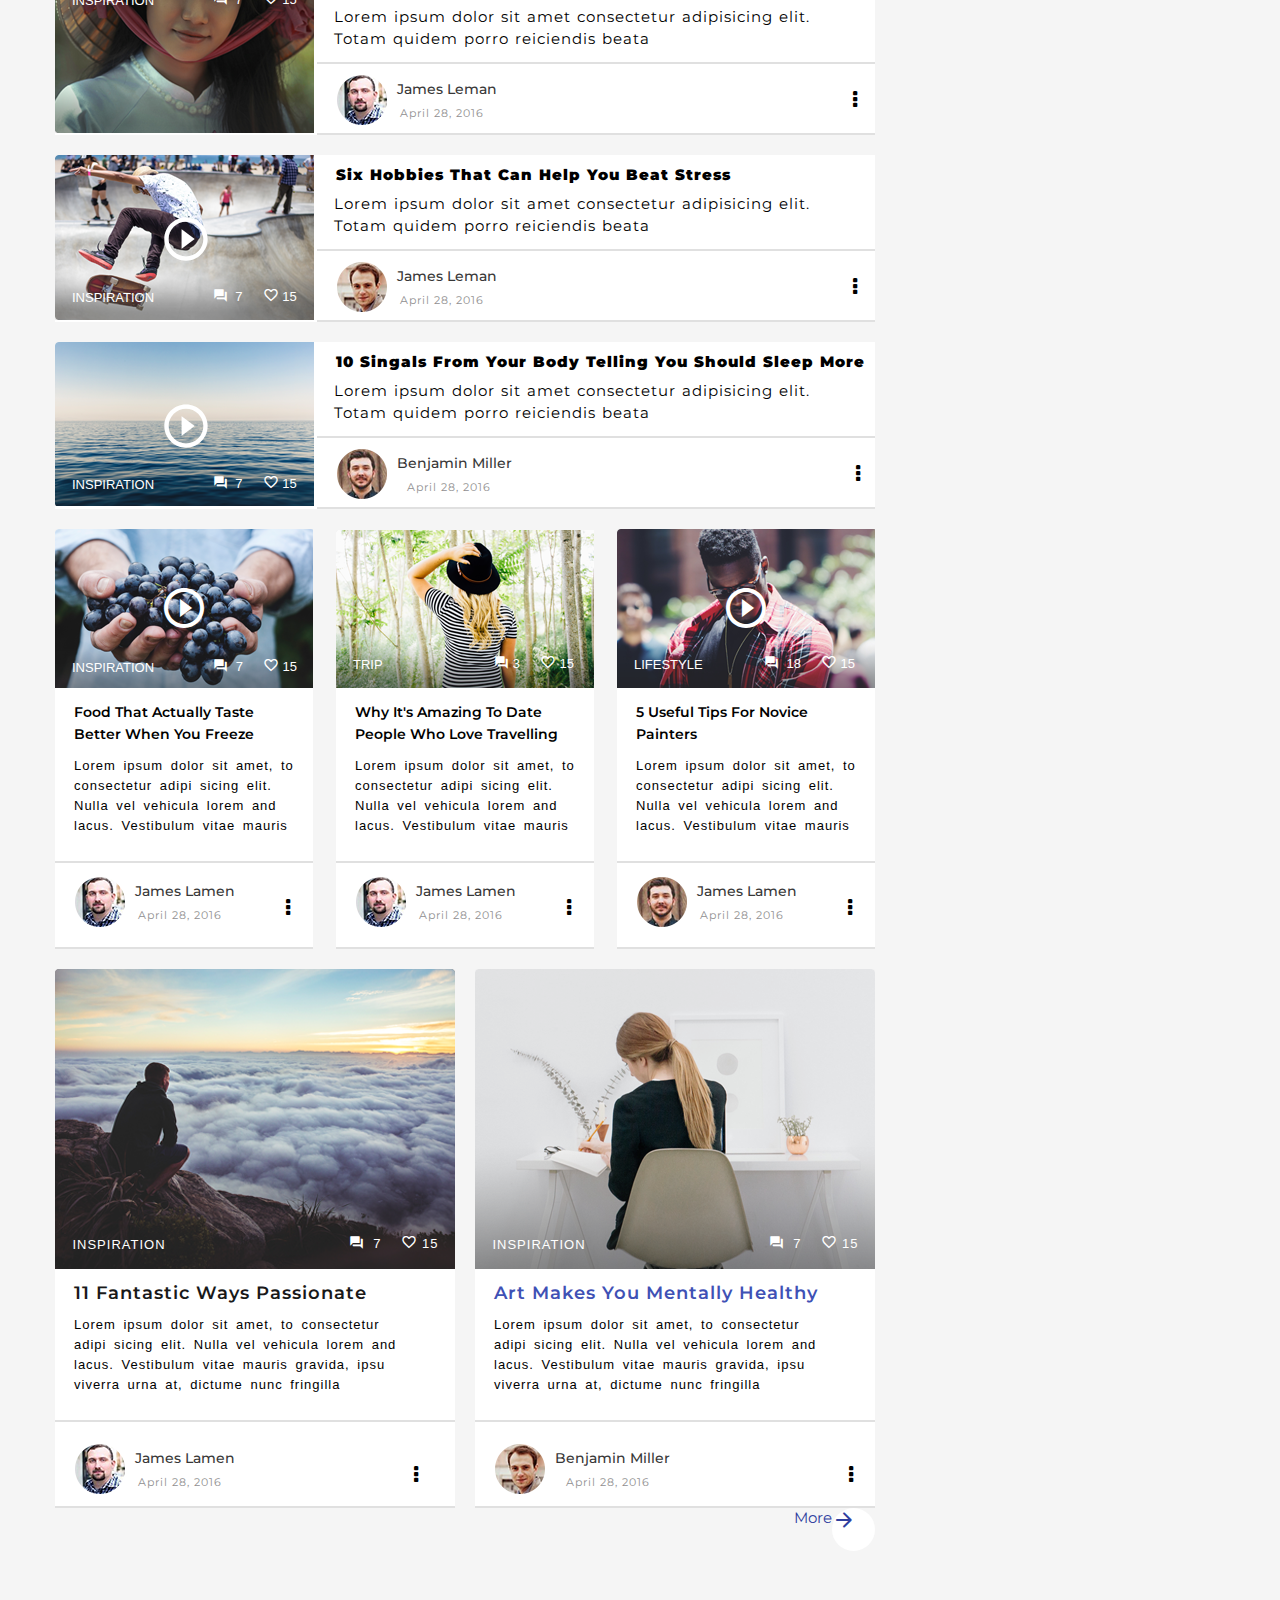
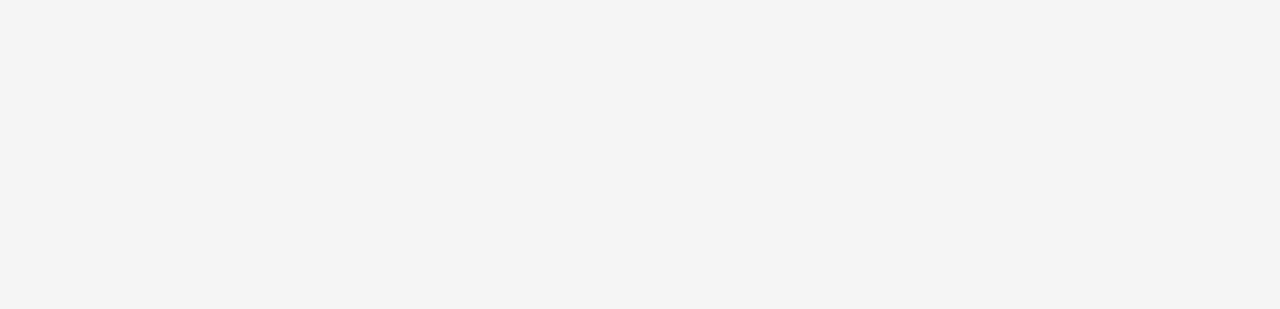
==== commit da974017: "Navbar-lefticons updated" ====
--- a/index.html
+++ b/index.html
@@ -42,8 +42,10 @@
       </div>
       <div class="navbar-right-icons">
         <div class="left-material">
-          <a class="left-atag" >  <div><i class="account-circle material-icons">account_circle</i> </div>
-            <div class="sign-in-icon">SIGN IN </div> </a>
+          <a class="left-atag">
+            <div><i class="account-circle material-icons">account_circle</i> </div>
+            <div class="sign-in-icon">SIGN IN </div>
+          </a>
         </div>
         <div class="vertical-line-topbar"></div>
 
@@ -65,44 +67,52 @@
 
         <div class="pasco">PASCO</div>
 
-        <div class="navbar">
-          <div class="left-icon-container">
-            <ul>
-
-              <li class="home"><a>HOME <i class="material-icons">expand_more</i></a></li>
-
-
-              <li><a>PORTFOLIO <i class="material-icons">expand_more</i></a></li>
-
-              <li><a>BLOG <i class="material-icons">expand_more</i></a></li>
-
-              <li><a>PAGES <i class="material-icons">expand_more</i></a></li>
-              <li><a>SHOP <i class="material-icons">expand_more</i></a></li>
-              <li><a>COMPONENTS <i class="material-icons">expand_more</i></a></li>
-              <li><a>FEATURES <i class="material-icons features">expand_more</i></a></li>
-            </ul>
-          </div>
-
-          <div class="right-icon-container">
-            <ul>
-
-
-              <li> <a> <i class="fa fa-search search-icon search-icon" aria-hidden="true"></i></a> </li>
-              <li>
-
-                <div class="vertical-line-navbar"></div>
-              </li>
-              <li><a><i class="fa fa-heart-o favourite-icon favourite-icon" aria-hidden="true"></i></a></li>
-              <li>
-
-                <div class="vertical-line-navbar  "></div>
-              </li>
-              <li><a> <i class="fa fa-shopping-cart shoppingcart-icon" aria-hidden="true"></i></a></li>
-
-
-            </ul>
-          </div>
-        </div>
+        <div class="left-icon-container">
+          <ul >
+
+            <li class="home-list"><a class="home"><div>HOME</div> <div class="expand-more"><i
+                    class="material-icons ">expand_more</i> </div></a>
+              <div class="activebar"></div>
+            </li>
+
+
+            <li><a class="navbar"><div>PORTFOLIO</div> <div><i class="material-icons expand-more">expand_more</i> </div></a></li>
+
+            <li > <a class="navbar"><div>BLOG</div> <div><i class="material-icons expand-more">expand_more</i> </div></a></li>
+
+            <li ><a class="navbar"><div>PAGES</div> <div><i class="material-icons expand-more">expand_more</i></div></a></li>
+            <li ><a class="navbar"><div>SHOP</div> <div><i class="material-icons expand-more">expand_more</i></div></a></li>
+            <li ><a class="navbar"><div>COMPONENTS</div> <div><i class="material-icons expand-more">expand_more</i></div> </a></li>
+            <li ><a class="navbar"><div>FEATURES</div> <div><i class="material-icons expand-more">expand_more</i></div></a></li>
+          </ul>
+        </div>
+
+
+        <div class="right-icon-container">
+
+
+
+          <div><a> <i class="material-icons-outlined">
+                search
+              </i> </a> </div>
+
+
+          <div class="vertical-line-navbar"></div>
+
+          <div><a> <i class="material-icons-outlined">
+                favorite_border
+              </i></a></div>
+
+          <div class="vertical-line-navbar  "></div>
+          </li>
+          <div><a><i class="material-icons-outlined">
+                shopping_cart
+              </i></a></div>
+
+
+          </ul>
+        </div>
+
       </div>
     </div>
 
@@ -718,12 +728,13 @@
       <div class="blankspace">Right Blank Space</div> -->
 
         </div>
-         
+
         <div class="more">
           <div class="more-tag"> More</div>
-          <div class="more-arrow">  <div><i class="material-icons-round">
-            arrow_forward
-          </i> </div>
+          <div class="more-arrow">
+            <div><i class="material-icons-round">
+                arrow_forward
+              </i> </div>
           </div>
         </div>
 </body>
--- a/css/style.css
+++ b/css/style.css
@@ -31,8 +31,7 @@
 .sign-in-icon {
 
     font-size: 12px;
-    /* margin-right: 16px;
-    font-weight: 400; */
+   
 }
 
 .language-icon {
@@ -51,20 +50,25 @@
 
 .expand-more-icon {
     font-size: 20px;
-    /* margin-right: -5px; */
-}
-
-
-.home {
-
-
-    padding-left: 13px;
-    /* margin-left: 50px; */
-    /* width: 100px; */
-    display: flex;
+    
+}
+
+
+.home-list {
+/* 
+    padding-left: 13px; */
+   
+    /* display: grid;
+    */
+}
+.home{
+    margin-bottom: 14px;
+    padding-left: 12px; 
+display: flex;}
+.activebar{
+    /* padding-left: 16px; */
+    margin-right: 5px;
     border-bottom: 5px solid #ff4081;
-    /* margin-top: 20px; */
-
 }
 
 .topbar {
@@ -80,12 +84,12 @@
 .vertical-line-topbar {
     border-left: 1px solid #6c6c6c;
     height: 20px;
-    /* margin-right: 14px;  */
+  
     margin-top: 2px;
 }
 
 .social-icons {
-    /* float: left; */
+   
     font-size: 17px;
     color: #6c6c6c;
     display: flex;
@@ -100,15 +104,10 @@
     margin-top: 3px;
     gap: 14px;
     font-family: 'Montserrat', sans-serif;
-    /* justify-content: space-between; */
+   
     color: #6c6c6c;
     display: flex;
 }
-
-/* i.material-icons-modify {
-    display: inline-flex;
-    vertical-align: top;
-} */
 
 body {
     margin: 0;
@@ -118,18 +117,20 @@
    
     margin-top: 3px;
     margin-right: 1px;
-    /* display: flex; */
-    /* align-items: center; */
-    /* left: 4px; */
+   
 } 
 
 .right-material {
    
     margin-right: -6px;
-    /* margin-bottom: 4px; */
     display: flex;
     align-items: center;
-    /* font-weight: 400;*/
+}
+.expand-more{
+ 
+    margin-top: -3px;
+    font-size: 23px;
+
 }
 
 .main-header {
@@ -137,7 +138,6 @@
     background-repeat: no-repeat;
     background-position: center;
     padding-bottom: 62px;
-    /* justify-content: center;*/
 
 }
 
@@ -148,25 +148,6 @@
     display: flex;
 
 }
-
-/* .arrow-left {
-    color: #ffffff;
-    float: left;
-}
-
-.arrow-right {
-    color: #ffffff;
-    float: right;
-
-} */
-
-/* .activebar {
-    border: 2.5px solid #ff4081;
-    width: 75px;
-   
-    margin-top: -8px;
-} */
-
 
 .millennial-container {
 
@@ -192,33 +173,38 @@
     letter-spacing: 1px;
     margin-left: 1px;
     margin-top: 17px;
-    margin-right: 59px;
+    margin-right: 55px;
     color: #ffffff;
 
 }
 
 .navbar {
-    font-family: 'Open Sans', sans-serif;
+    font-family: 'Montserrat', sans-serif;
     font-weight: 600;
     color: #ffffff;
-    letter-spacing: 1px;
-    font-size: 14px;
-    display: flex;
-}
-
-.navbar li {
+    font-size: 15px;
+    /* margin-right: 1px; */
+    display: flex;
+    font-weight: 600
+
+}
+
+.left-icon-container li {
     float: left;
+    margin : 10px 11px;
     height: 41px;
-    list-style: none;
-}
-
-.navbar ul {
+   display: grid;
+}
+
+.left-icon-container ul {
     float: right;
+    
 }
 
 .right-icon-container {
     font-size: 19px;
     margin-top: 2px;
+    display: flex;
 
 }
 
@@ -252,9 +238,14 @@
     margin-top: 182px;
 }
 
-.left-icon-container li {
-    margin: 11px 10px;
-
+.left-icon-container  {
+    margin-top: 1px;
+    margin-left: 1px;
+    font-family: 'Montserrat', sans-serif;
+    font-weight: 600;
+    color: #ffffff;
+    font-size: 15px;
+    display: flex;
 }
 
 .vertical-line-navbar {
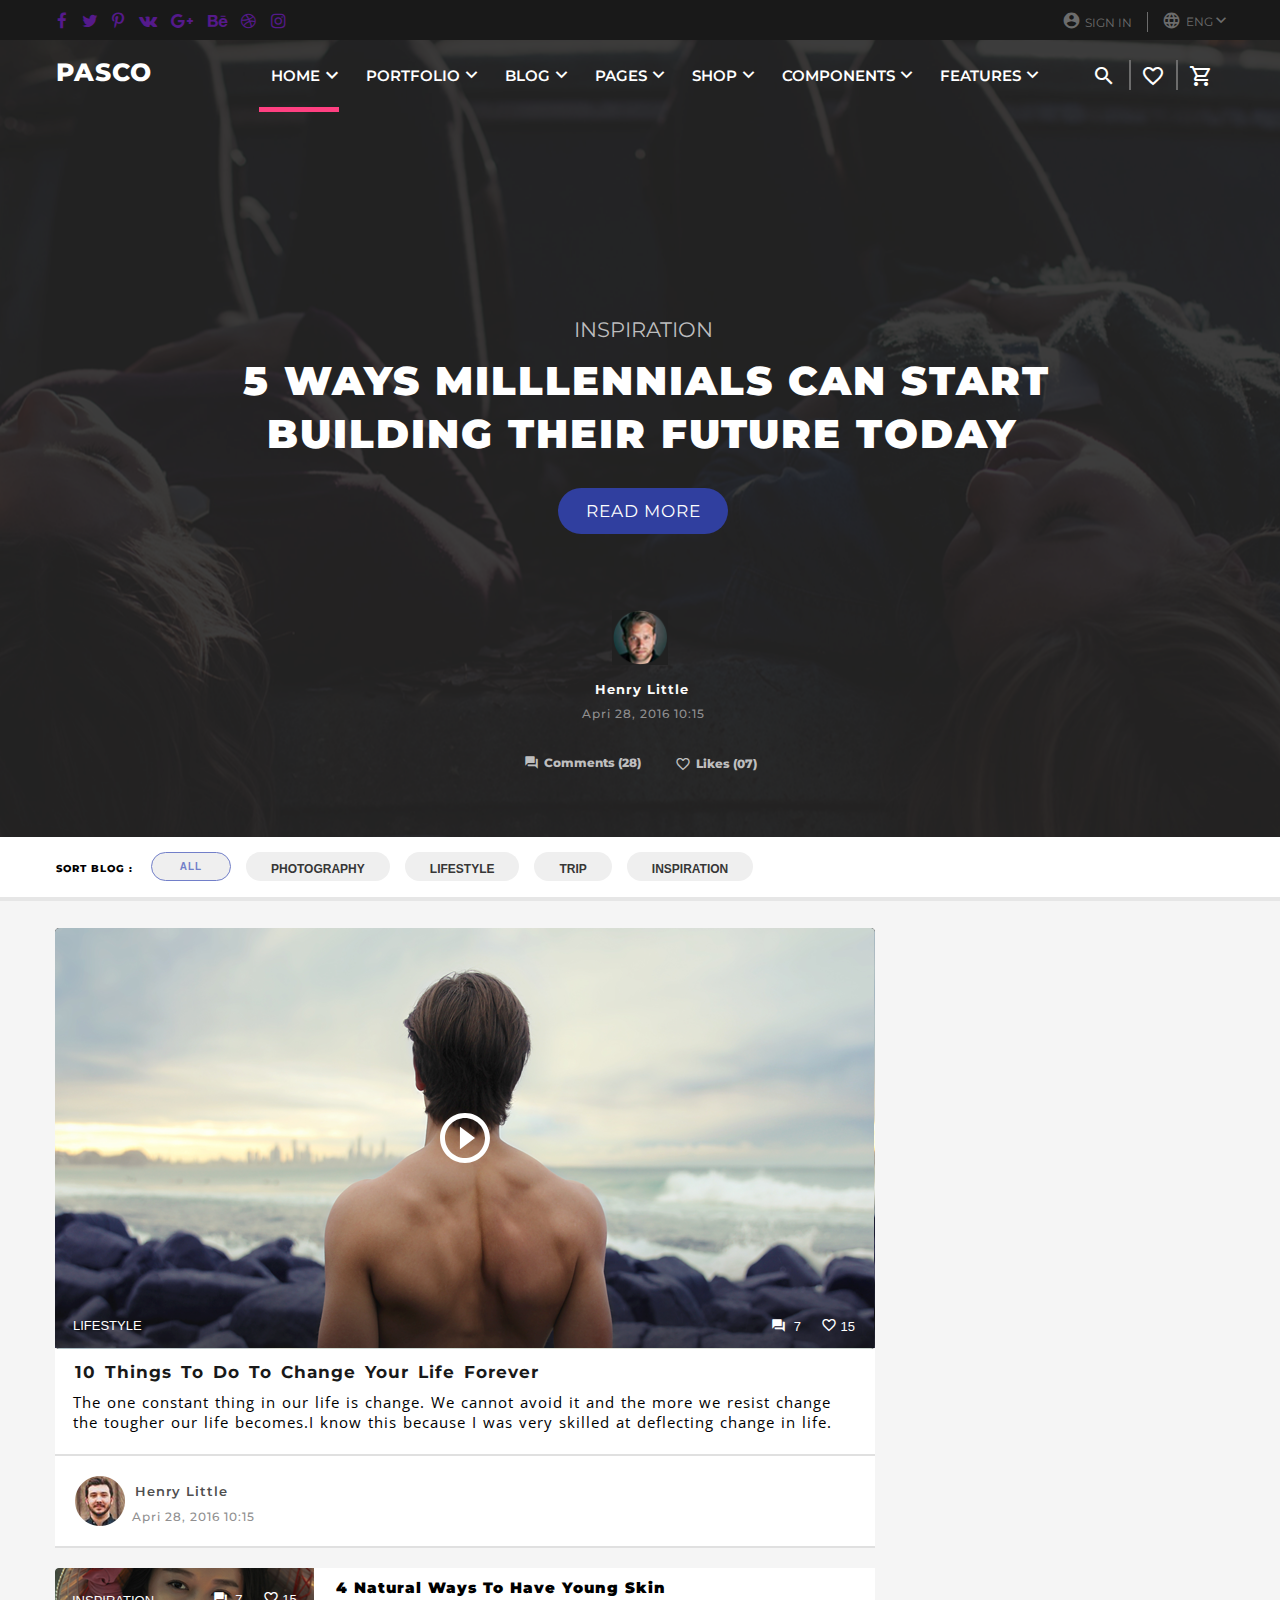
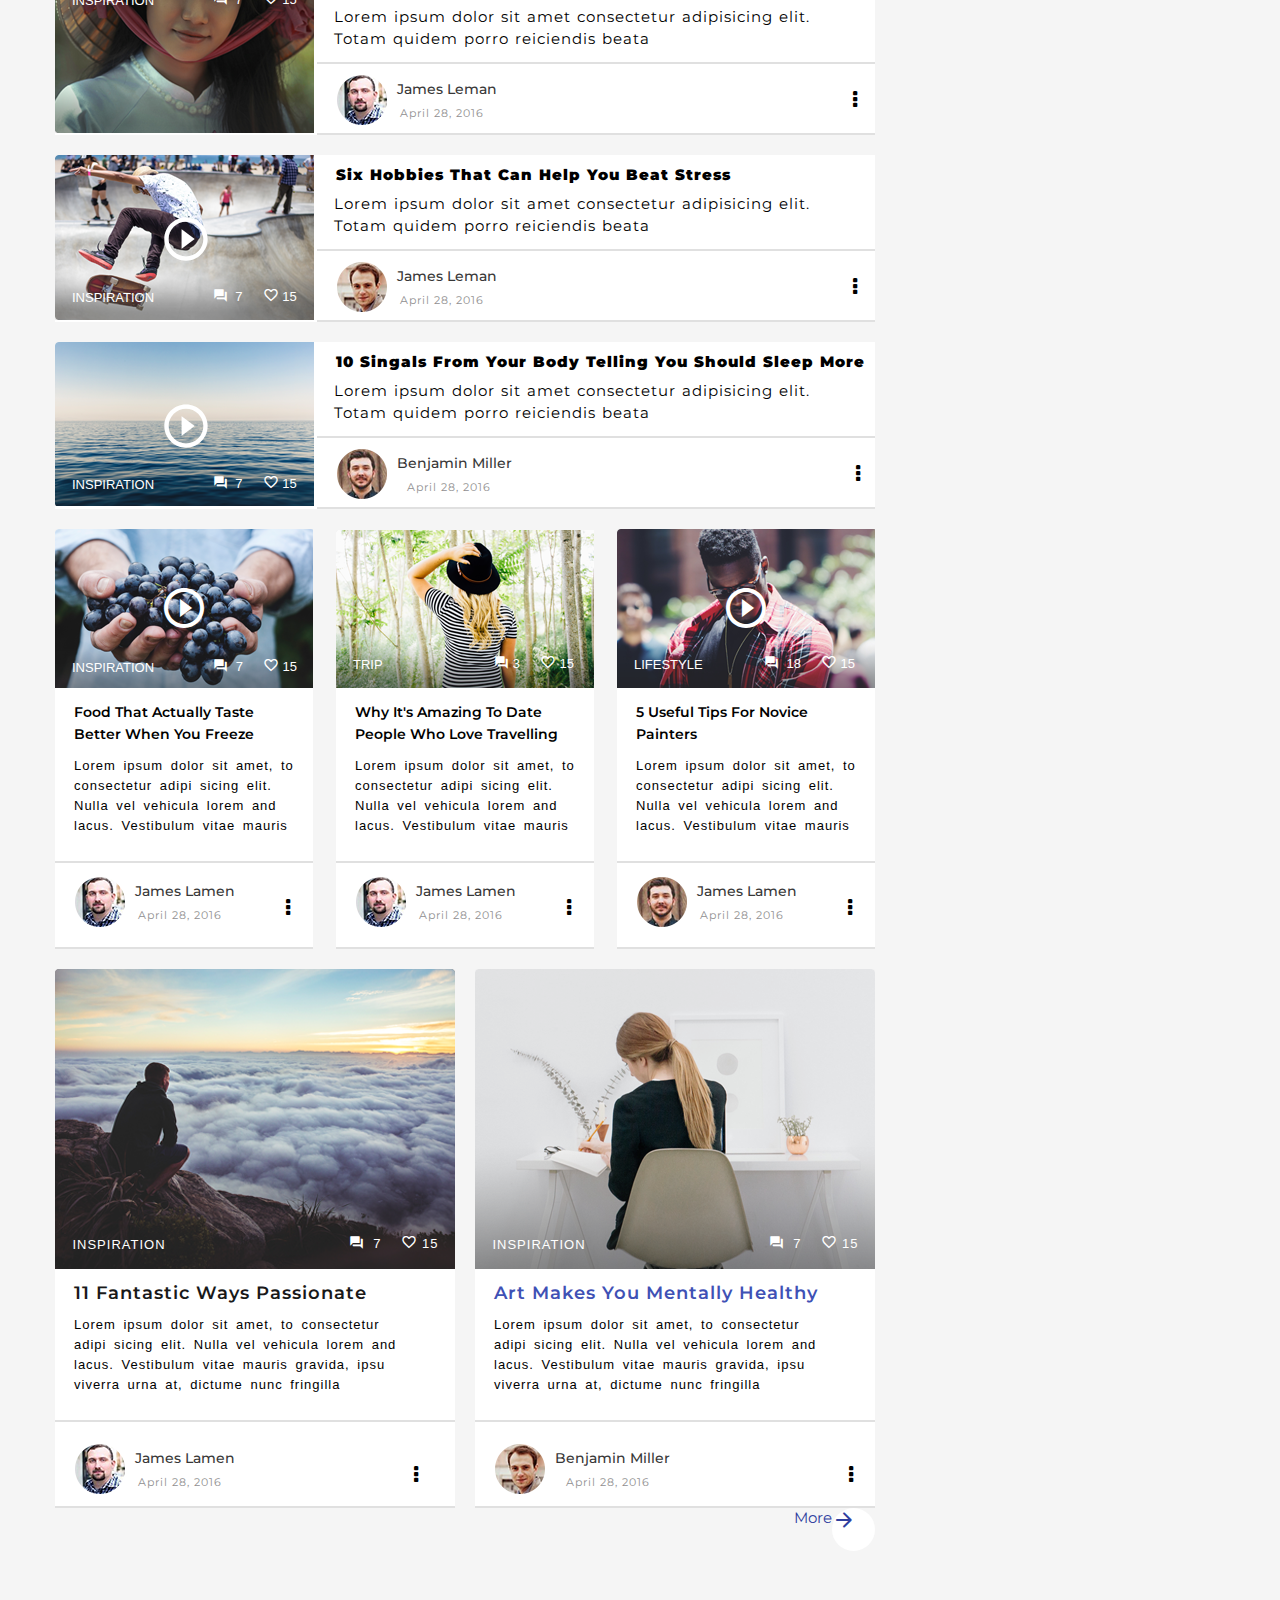
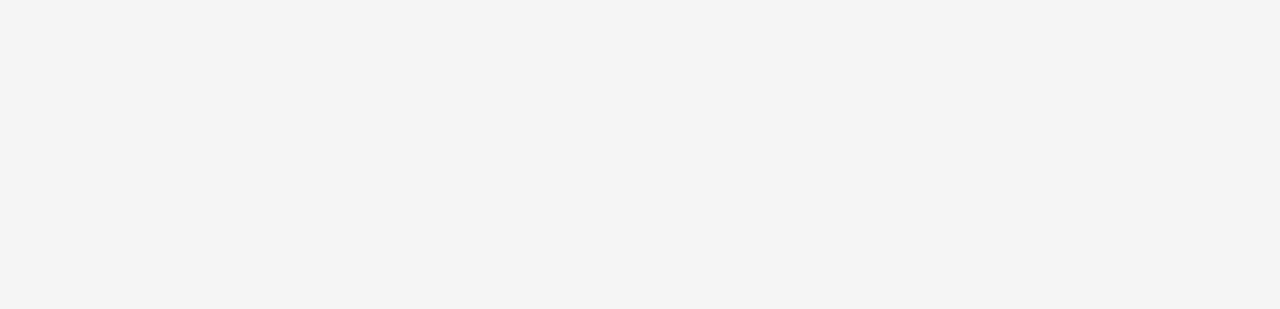
==== commit 6658751d: "navigation bar" ====
--- a/index.html
+++ b/index.html
@@ -92,20 +92,20 @@
 
 
 
-          <div><a> <i class="material-icons-outlined">
+          <div><a> <i class="material-icons-outlined search">
                 search
               </i> </a> </div>
 
 
-          <div class="vertical-line-navbar"></div>
-
-          <div><a> <i class="material-icons-outlined">
+          <div class="vertical-line-navbar v1"></div>
+
+          <div><a> <i class="material-icons-outlined favorite-border">
                 favorite_border
               </i></a></div>
 
-          <div class="vertical-line-navbar  "></div>
+          <div class="vertical-line-navbar  v2 "></div>
           </li>
-          <div><a><i class="material-icons-outlined">
+          <div><a><i class="material-icons-outlined shopping_cart">
                 shopping_cart
               </i></a></div>
 
--- a/css/style.css
+++ b/css/style.css
@@ -85,7 +85,7 @@
     border-left: 1px solid #6c6c6c;
     height: 20px;
   
-    margin-top: 2px;
+    margin-top: 4px;
 }
 
 .social-icons {
@@ -202,12 +202,20 @@
 }
 
 .right-icon-container {
+   
+    margin-left: 37px;
+    gap: 10px;
     font-size: 19px;
-    margin-top: 2px;
-    display: flex;
-
-}
-
+    margin-top: 19px;
+    display: flex;
+}
+.search{ margin-top: 5px;margin-right: 3px;}
+.favorite-border{margin-top: 5px; margin-right: 1px;}
+.shopping_cart{margin-top: 5px; margin-left: 1px;}
+
+
+
+.favorite-border{ margin-top: 4x;}
 .read-button {
 
     margin-right: 42px;
@@ -249,7 +257,7 @@
 }
 
 .vertical-line-navbar {
-    border-left: 1px solid #6c6c6c;
+    border-left: 2px solid #6c6c6c;
     height: 30px;
 }
 
@@ -265,7 +273,7 @@
 
 .favourite-icon {
     margin-left: 13px;
-    margin-right: 12px;
+    margin-right: 10px;
 }
 
 .shoppingcart-icon {
@@ -274,6 +282,8 @@
 
 }
 
+.v1{margin-top: 1px;}
+.v2{margin-top: 1px;}
 .image-content {
     display: inline-block;
     width: 100%;
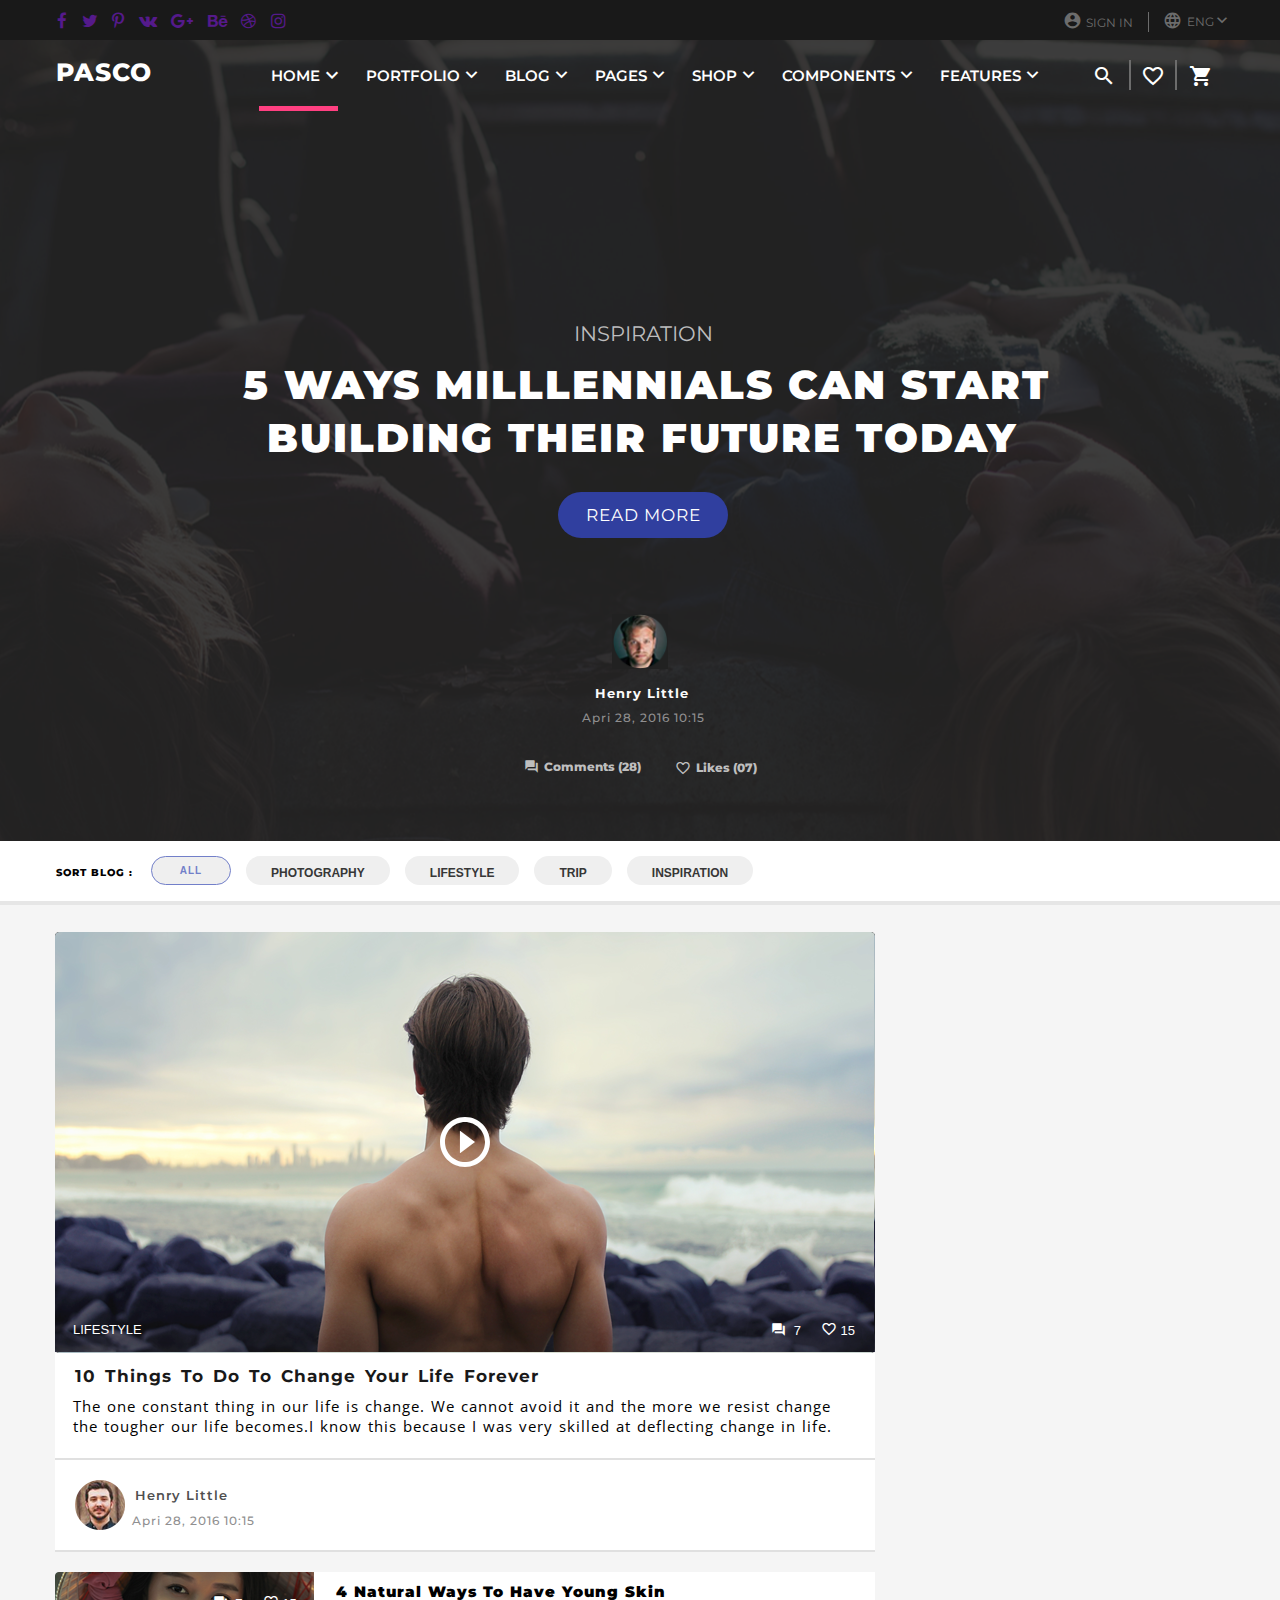
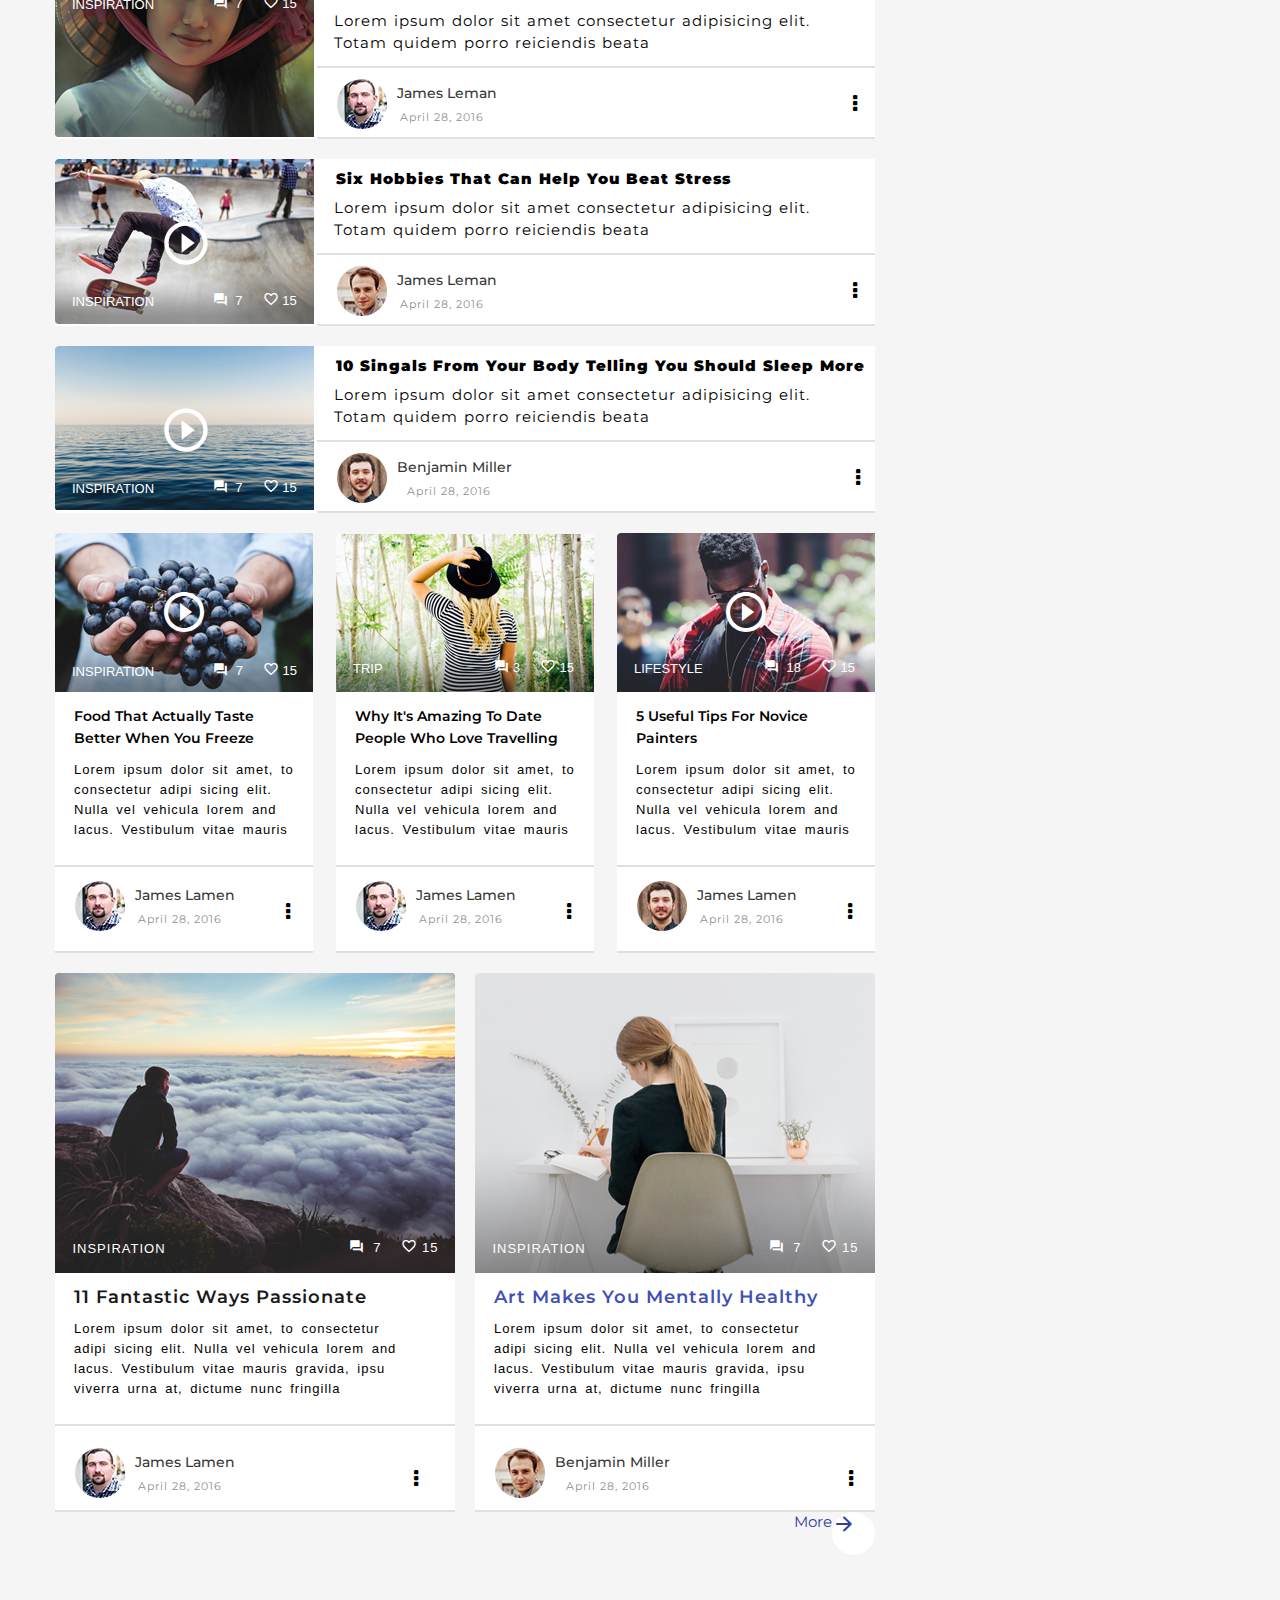
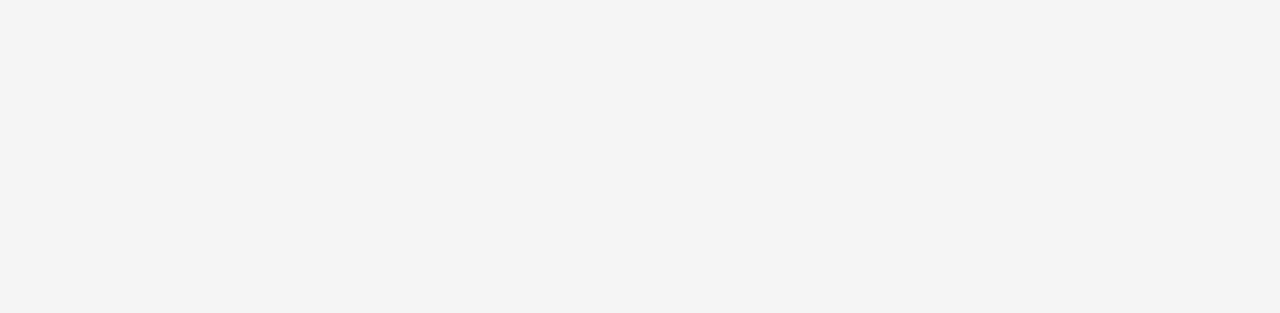
==== commit c29d99d2: "Inspiration-updated" ====
--- a/index.html
+++ b/index.html
@@ -105,9 +105,9 @@
 
           <div class="vertical-line-navbar  v2 "></div>
           </li>
-          <div><a><i class="material-icons-outlined shopping_cart">
-                shopping_cart
-              </i></a></div>
+          <div><a><i class="material-icons shopping_cart">
+            shopping_cart
+          </i></a></div>
 
 
           </ul>
--- a/css/style.css
+++ b/css/style.css
@@ -53,21 +53,13 @@
     
 }
 
-
-.home-list {
-/* 
-    padding-left: 13px; */
-   
-    /* display: grid;
-    */
-}
 .home{
-    margin-bottom: 14px;
+    margin-bottom: 13px;
     padding-left: 12px; 
 display: flex;}
 .activebar{
     /* padding-left: 16px; */
-    margin-right: 5px;
+    margin-right: 6px;
     border-bottom: 5px solid #ff4081;
 }
 
@@ -122,7 +114,7 @@
 
 .right-material {
    
-    margin-right: -6px;
+    margin-right: -7px;
     display: flex;
     align-items: center;
 }
@@ -210,8 +202,8 @@
     display: flex;
 }
 .search{ margin-top: 5px;margin-right: 3px;}
-.favorite-border{margin-top: 5px; margin-right: 1px;}
-.shopping_cart{margin-top: 5px; margin-left: 1px;}
+.favorite-border{margin-top: 5px;}
+.shopping_cart{margin-top: 5px; margin-left: 2px;}
 
 
 
@@ -313,7 +305,7 @@
     font-weight: 400;
     color: #bdbdbe;
     font-family: 'Montserrat', sans-serif;
-    margin-top: 3px;
+    margin-top: 7px;
 }
 
 .heading-container {
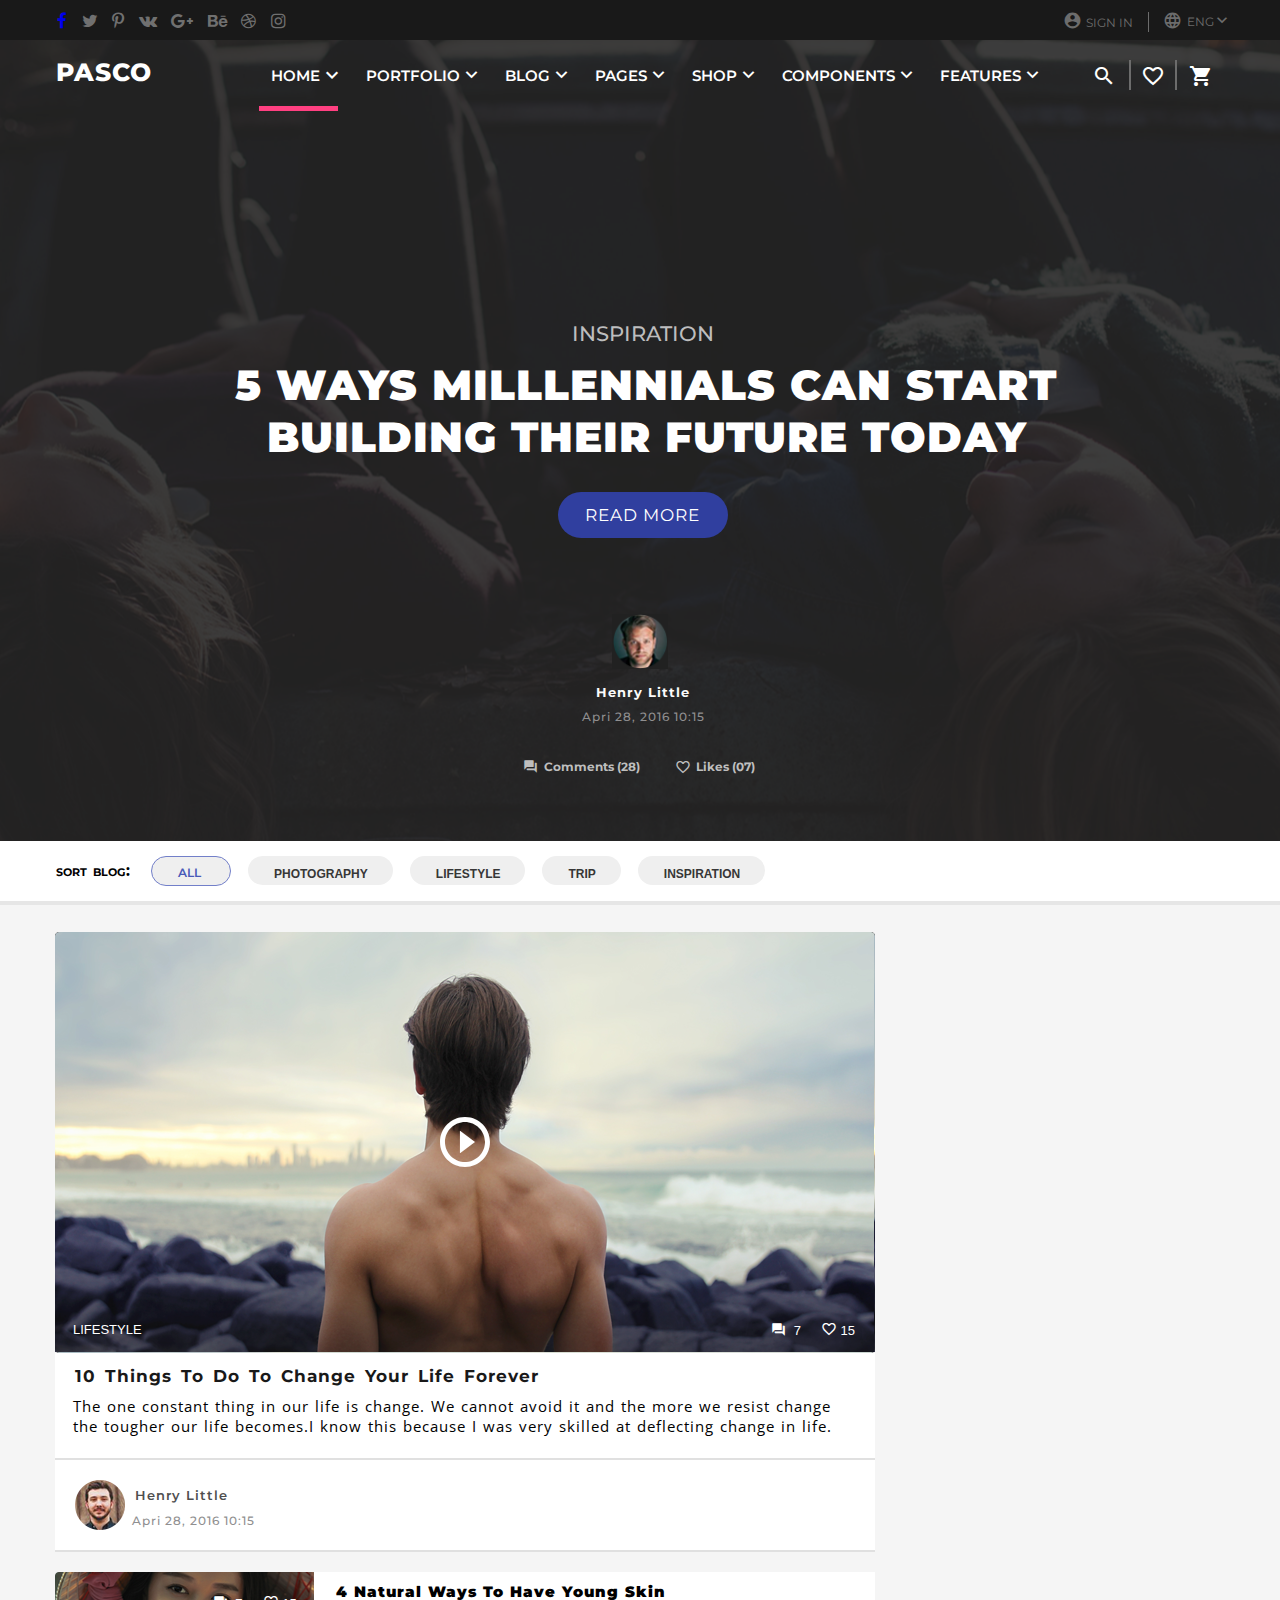
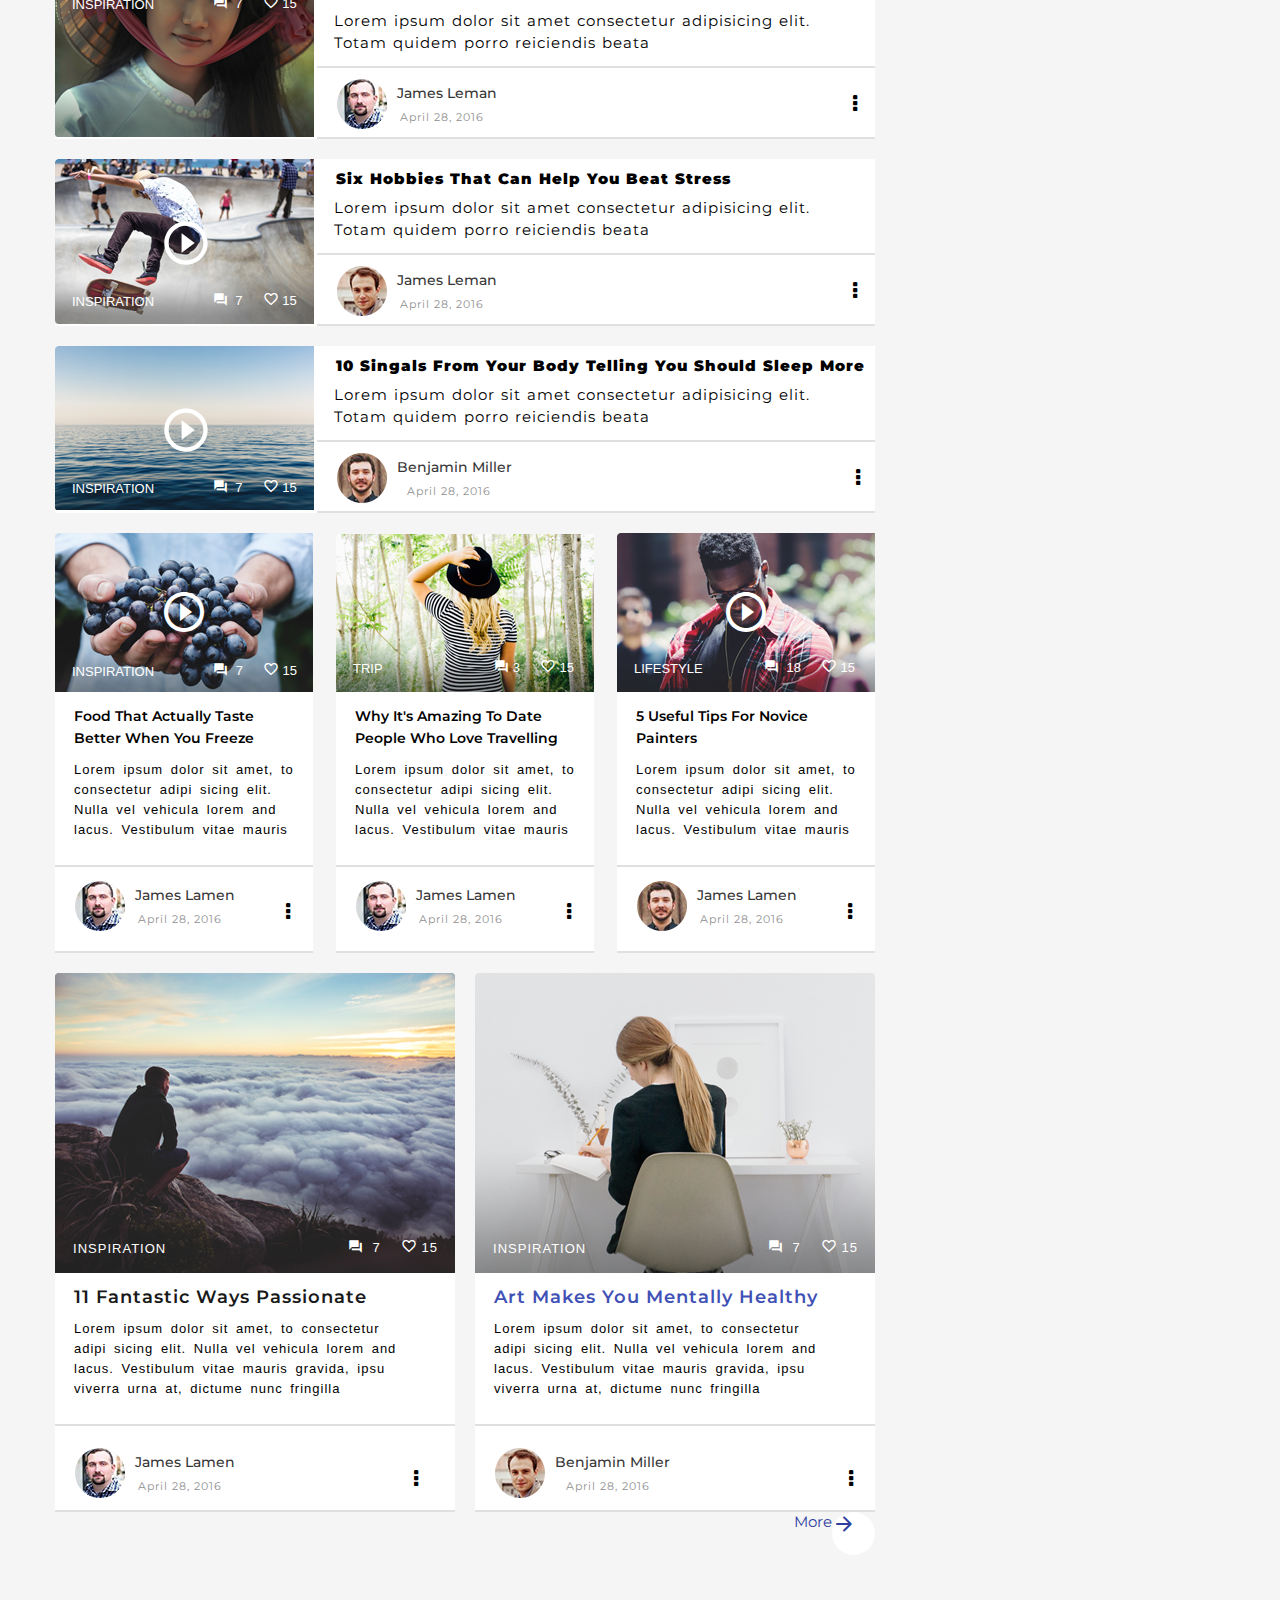
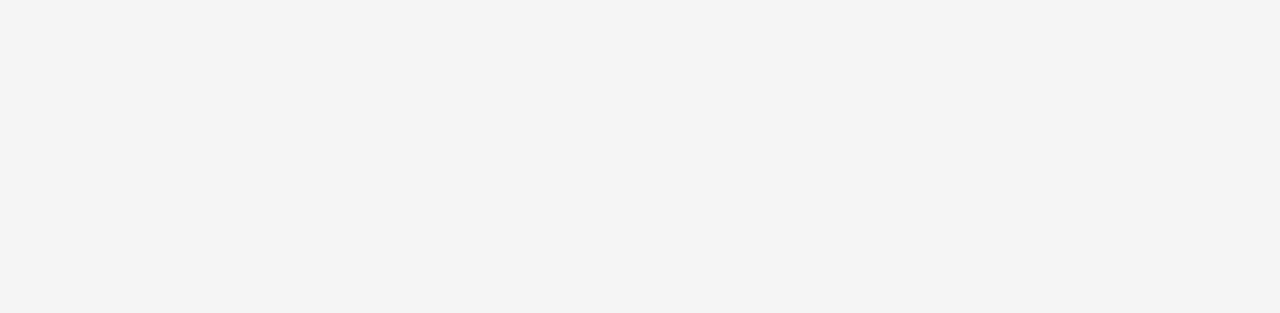
==== commit 7d6411d3: "Updated File" ====
--- a/index.html
+++ b/index.html
@@ -30,19 +30,19 @@
   <div class="centeral-header">
     <div class="topbar">
       <div class="social-icons">
-        <a href=""> <i class="fa fa-facebook" aria-hidden="true"></i> </a>
-
-        <a href=""> <i class="fa fa-twitter" aria-hidden="true"></i></a>
-        <a href=""> <i class="fa fa-pinterest-p" aria-hidden="true"></i> </a>
-        <a href=""> <i class="fa fa-vk" aria-hidden="true"></i></a>
-        <a href=""> <i class="fa fa-google-plus" aria-hidden="true"></i></a>
-        <a href=""> <i class="fa fa-behance" aria-hidden="true"></i></a>
-        <a href=""> <i class="fa fa-dribbble" aria-hidden="true"></i></a>
-        <a href=""> <i class="fa fa-instagram" aria-hidden="true"></i></a>
+        <a href="#" class="coloured-icons"> <i class="fa fa-facebook" aria-hidden="true" ></i> </a>
+
+        <a href="" class="coloured-icons"> <i class="fa fa-twitter" aria-hidden="true"></i></a>
+        <a href="" class="coloured-icons"> <i class="fa fa-pinterest-p" aria-hidden="true"></i> </a>
+        <a href="" class="coloured-icons"> <i class="fa fa-vk" aria-hidden="true"></i></a>
+        <a href="" class="coloured-icons"> <i class="fa fa-google-plus" aria-hidden="true"></i></a>
+        <a href="" class="coloured-icons"> <i class="fa fa-behance" aria-hidden="true"></i></a>
+        <a href="" class="coloured-icons"> <i class="fa fa-dribbble" aria-hidden="true"></i></a>
+        <a href="" class="coloured-icons"> <i class="fa fa-instagram" aria-hidden="true"></i></a>
       </div>
       <div class="navbar-right-icons">
         <div class="left-material">
-          <a class="left-atag">
+          <a  class="left-atag">
             <div><i class="account-circle material-icons">account_circle</i> </div>
             <div class="sign-in-icon">SIGN IN </div>
           </a>
@@ -50,7 +50,7 @@
         <div class="vertical-line-topbar"></div>
 
         <div class="right-material">
-          <a class="right-atag"> <i class="language-icon material-icons">language</i>
+          <a  class="right-atag"> <i class="language-icon material-icons">language</i>
             <span class="eng-icon">ENG</span> </a>
           <a> <i class="material-icons expand-more-icon">expand_more</i> </a>
         </div>
@@ -161,7 +161,7 @@
 
   <div class="btn-list-container">
     <div class="inner-container">
-      <div class="sort-blog">SORT BLOG :</div>
+      <div class="sort-blog">SORT BLOG </div> <div class="colon">:</div>
       <div class="buttons">
         <button class="all-container">ALL</button>
         <button class="list-button-container">PHOTOGRAPHY</button>
--- a/css/style.css
+++ b/css/style.css
@@ -91,6 +91,18 @@
 
 }
 
+ a:active
+{ color: #707070;
+    outline: none;  
+    text-decoration: none; 
+}
+a:visited{
+    color: #707070;
+    outline: none;
+    text-decoration: none;
+}
+
+
 .navbar-right-icons {
 
     margin-top: 3px;
@@ -129,7 +141,7 @@
     background-image: url(../images/headermain.png);
     background-repeat: no-repeat;
     background-position: center;
-    padding-bottom: 62px;
+    padding-bottom: 63px;
 
 }
 
@@ -147,8 +159,7 @@
     font-family: 'Montserrat', sans-serif;
     font-weight: 900;
     margin-left: 8px;
-    font-size: 40px;
-
+    font-size: 42px;
 }
 
 .top-navigation {
@@ -210,8 +221,8 @@
 .favorite-border{ margin-top: 4x;}
 .read-button {
 
-    margin-right: 42px;
-    margin-top: 30px;
+    margin-right: 43px;
+    margin-top: 27px;
     border-radius: 30px;
     background-color: #303f9f;
     font-size: 17px;
@@ -299,19 +310,20 @@
 } */
 
 .inspiration-container {
-    margin-right: 42px;
+    margin-right: 43px;
     /* letter-spacing: 1px; */
     font-size: 21px;
-    font-weight: 400;
+    font-weight: 500;
     color: #bdbdbe;
     font-family: 'Montserrat', sans-serif;
     margin-top: 7px;
 }
 
 .heading-container {
-    margin-top: 14px;
-    color: #ffffff;
-    letter-spacing: 2px;
+    margin-bottom: 2px;
+    margin-top: 13px;
+    color: #ffffff;
+    letter-spacing: 1px;
     margin-right: 44px;
     font-family: 'Montserrat', sans-serif;
     font-weight: 900;
@@ -319,16 +331,19 @@
 }
 
 
-
 .future-container {
    
+
+
+
     color: #ffffff;
     font-family: 'Montserrat', sans-serif;
     font-weight: 900;
-    letter-spacing: 2px;
-    margin-top: 4px;
-    margin-left: 32px;
-    font-size: 40px;
+    /* letter-spacing: 2px; */
+    /* margin-top: 3px; */
+    margin-left: 40px;
+    font-size: 42px;
+
 }
 
 .authordetails-container {
@@ -342,8 +357,8 @@
 .henry-container {
    
     margin-bottom: 7px;
-    margin-top: 16px;
-    margin-left: 85px;
+    margin-top: 15px;
+    margin-left: 86px;
     /* display: flex; */
     font-size: 13px;
     letter-spacing: 1px;
@@ -397,7 +412,7 @@
     font-weight: 800;
     font-size: 10px;
     font-family: 'Montserrat', sans-serif;
-    font-weight: 800;
+    font-weight: 700;
     display: flex;
     justify-content: space-around;
 }
@@ -414,10 +429,10 @@
 .comment-icon {
 
     display: flex;
-    margin-top: 1px;
+    margin-top: 2px;
     font-size: 12px;
-    margin-right: 4px;
-    gap: 5px;
+    margin-right: 2px;
+    gap: 6px;
 
 }
 
@@ -444,56 +459,64 @@
 
 
 .sort-blog {
-    margin-top: 3px;
-    /* font-style: bold; */
+    margin-top: 2px;
     display: inline;
-    font-size: 10px;
+    font-size: 11px;
+    word-spacing: 3px;
     margin-left: 1px;
     font-family: 'Montserrat', sans-serif;
     /* font-weight: bold; */
-    letter-spacing: 1px;
+    
+
+    font-weight: 700;
+}
+
+.colon{
+    font-size: 18px;
     font-weight: 800;
-}
-
+    margin-right: 16px;
+
+}
 
 .inner-container {
    
+    margin-bottom: 1px;
     width: 1170px;
     display: flex;
     align-items: center;
-    gap: 14px;
-    margin-bottom: 1px;
 }
 
 .all-container {
-    /* font-size: 15px; */
-    color: #727fc9;
+    font-family: 'Montserrat', sans-serif;
+    font-size: 15px;
+    color: #4859b8;
     border: 1px solid #727fc9;
-    height: 29px;
-    letter-spacing: 1px;
+    height: 30px;
+  
     width: 80px;
-    font-weight: 700;
+    font-weight: 600;
     margin-left: 4px;
-    font-size: 10px;
+    font-size: 12px;
     border-radius: 25px;
+    padding: 3px 4px 0px 0px;
 
 }
 
 .buttons {
-    gap: 15px;
+    gap: 17px;
     display: flex;
 }
 
 .list-button-container {
-    font-size: 12px;
     color: #373737;
     border: none;
     height: 29px;
-    padding: 10px 25px 10px 25px;
-    /* font-size: 12px; */
+    padding: 11px 25px 14px 26px;
+    font-size: 12px;
     border-radius: 25px;
     font-weight: 700;
-    /* letter-spacing: 1px;*/
+    /* letter-spacing: 1px; */
+
 }
 
 .horizontal-break {
@@ -622,7 +645,9 @@
 }
 
 .comment-image {
+    
     font-size: 15px;
+    margin-left: -2px;
 }
 
 .like-image {
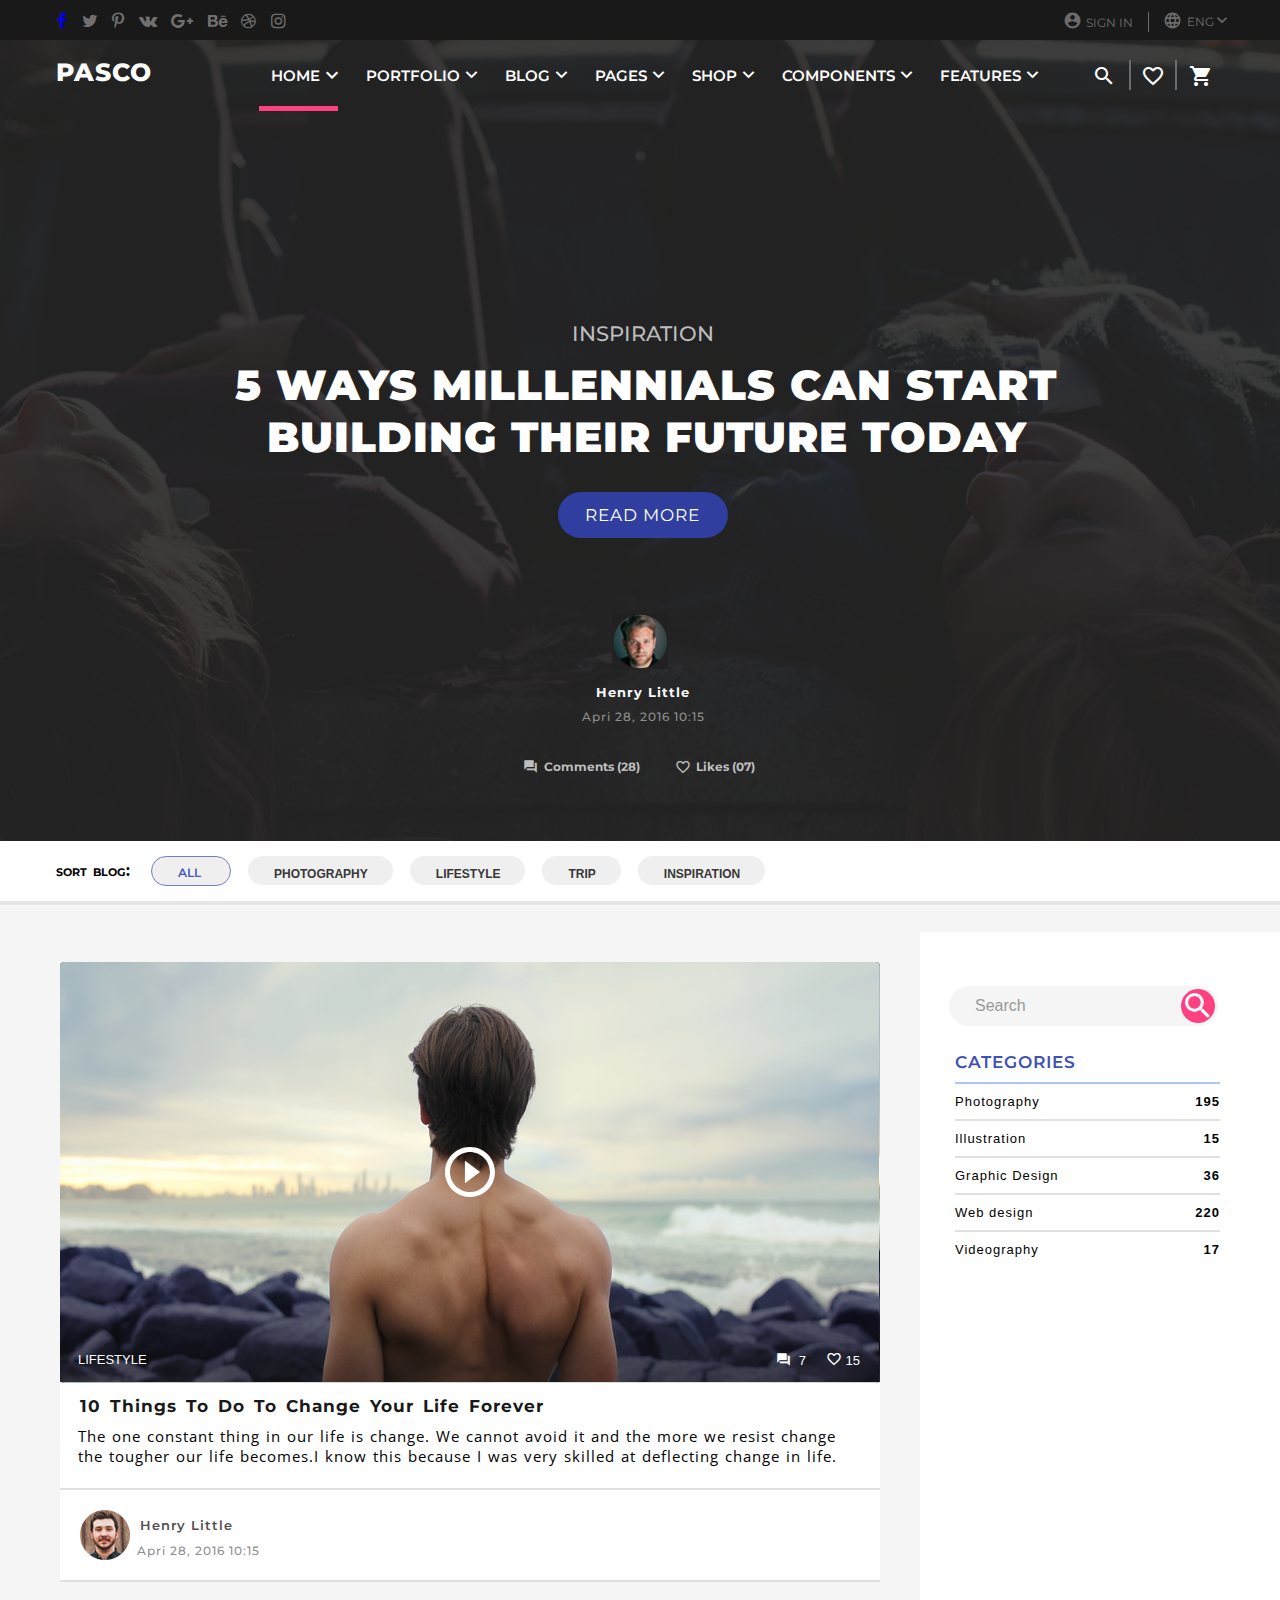
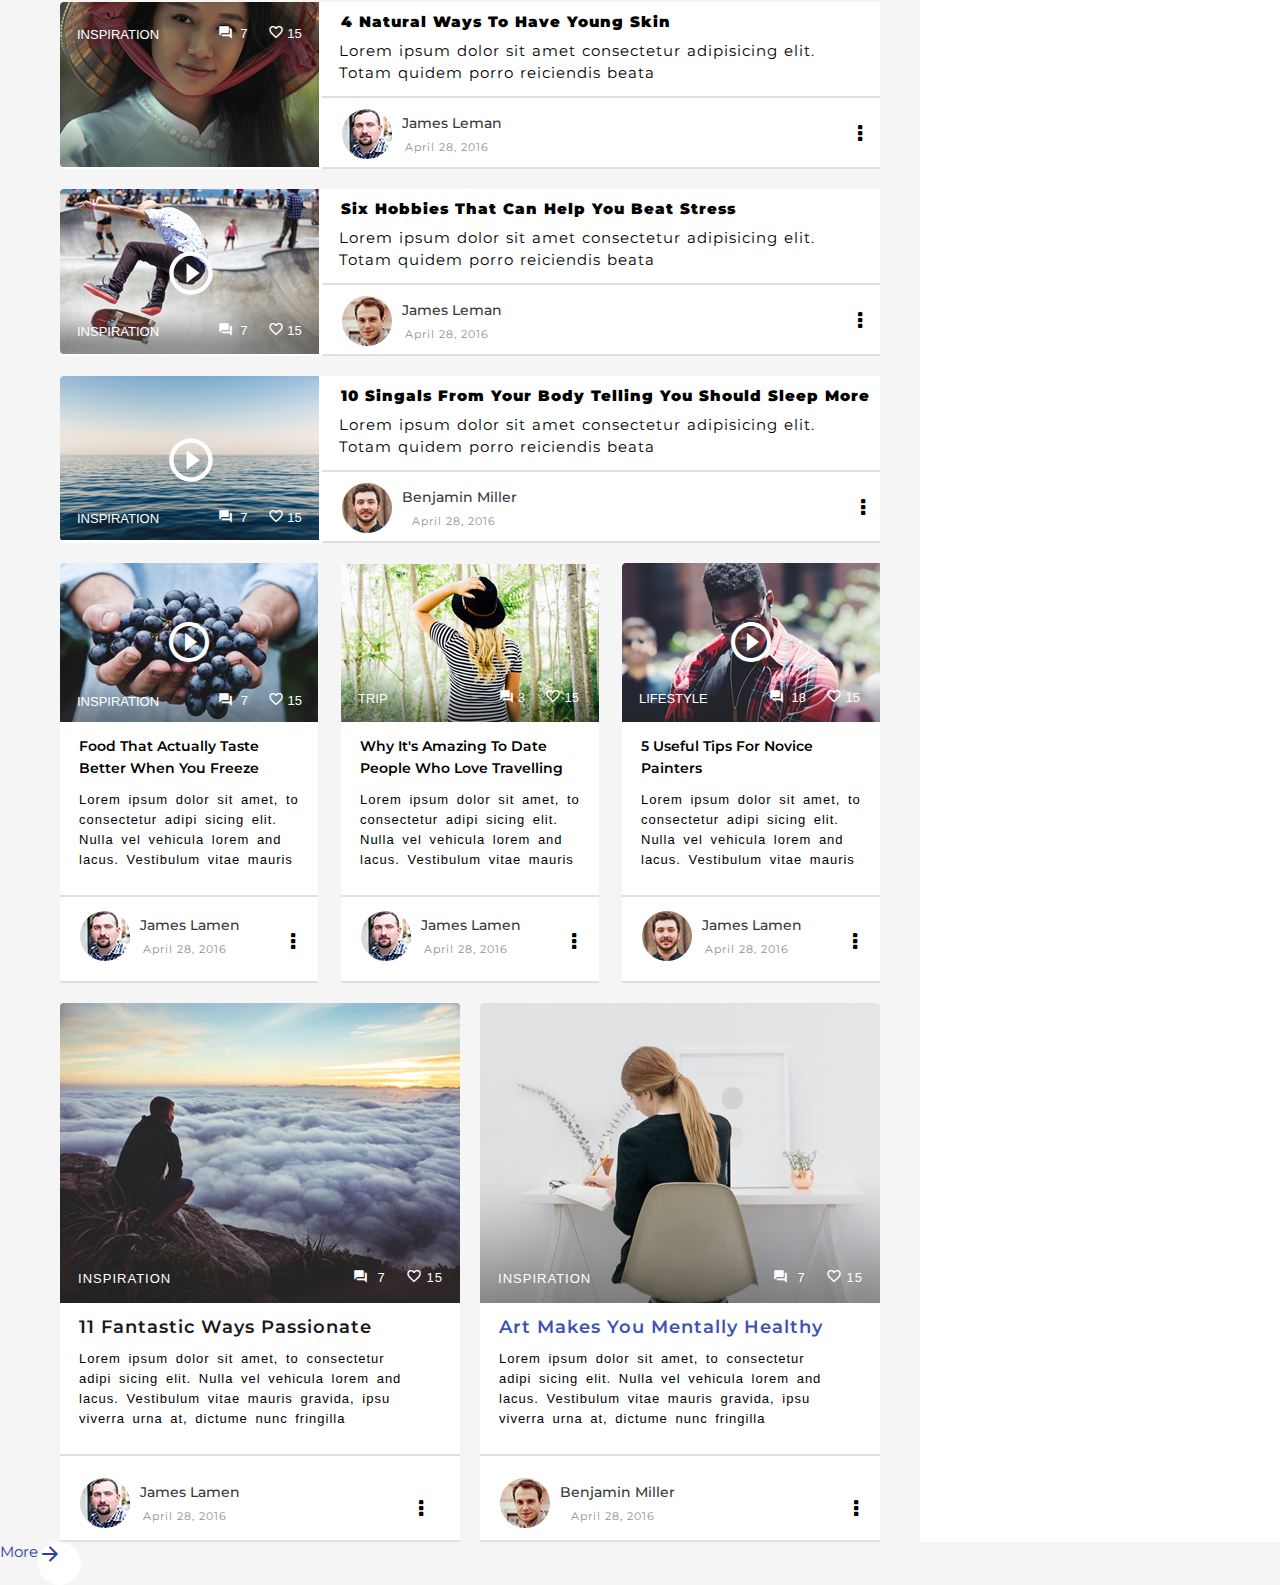
==== commit 8b9e1421: "Updated file" ====
--- a/index.html
+++ b/index.html
@@ -30,7 +30,7 @@
   <div class="centeral-header">
     <div class="topbar">
       <div class="social-icons">
-        <a href="#" class="coloured-icons"> <i class="fa fa-facebook" aria-hidden="true" ></i> </a>
+        <a href="#" class="coloured-icons"> <i class="fa fa-facebook" aria-hidden="true"></i> </a>
 
         <a href="" class="coloured-icons"> <i class="fa fa-twitter" aria-hidden="true"></i></a>
         <a href="" class="coloured-icons"> <i class="fa fa-pinterest-p" aria-hidden="true"></i> </a>
@@ -42,7 +42,7 @@
       </div>
       <div class="navbar-right-icons">
         <div class="left-material">
-          <a  class="left-atag">
+          <a class="left-atag">
             <div><i class="account-circle material-icons">account_circle</i> </div>
             <div class="sign-in-icon">SIGN IN </div>
           </a>
@@ -68,22 +68,42 @@
         <div class="pasco">PASCO</div>
 
         <div class="left-icon-container">
-          <ul >
-
-            <li class="home-list"><a class="home"><div>HOME</div> <div class="expand-more"><i
-                    class="material-icons ">expand_more</i> </div></a>
+          <ul>
+
+            <li class="home-list"><a class="home">
+                <div>HOME</div>
+                <div class="expand-more"><i class="material-icons ">expand_more</i> </div>
+              </a>
               <div class="activebar"></div>
             </li>
 
 
-            <li><a class="navbar"><div>PORTFOLIO</div> <div><i class="material-icons expand-more">expand_more</i> </div></a></li>
-
-            <li > <a class="navbar"><div>BLOG</div> <div><i class="material-icons expand-more">expand_more</i> </div></a></li>
-
-            <li ><a class="navbar"><div>PAGES</div> <div><i class="material-icons expand-more">expand_more</i></div></a></li>
-            <li ><a class="navbar"><div>SHOP</div> <div><i class="material-icons expand-more">expand_more</i></div></a></li>
-            <li ><a class="navbar"><div>COMPONENTS</div> <div><i class="material-icons expand-more">expand_more</i></div> </a></li>
-            <li ><a class="navbar"><div>FEATURES</div> <div><i class="material-icons expand-more">expand_more</i></div></a></li>
+            <li><a class="navbar">
+                <div>PORTFOLIO</div>
+                <div><i class="material-icons expand-more">expand_more</i> </div>
+              </a></li>
+
+            <li> <a class="navbar">
+                <div>BLOG</div>
+                <div><i class="material-icons expand-more">expand_more</i> </div>
+              </a></li>
+
+            <li><a class="navbar">
+                <div>PAGES</div>
+                <div><i class="material-icons expand-more">expand_more</i></div>
+              </a></li>
+            <li><a class="navbar">
+                <div>SHOP</div>
+                <div><i class="material-icons expand-more">expand_more</i></div>
+              </a></li>
+            <li><a class="navbar">
+                <div>COMPONENTS</div>
+                <div><i class="material-icons expand-more">expand_more</i></div>
+              </a></li>
+            <li><a class="navbar">
+                <div>FEATURES</div>
+                <div><i class="material-icons expand-more">expand_more</i></div>
+              </a></li>
           </ul>
         </div>
 
@@ -106,8 +126,8 @@
           <div class="vertical-line-navbar  v2 "></div>
           </li>
           <div><a><i class="material-icons shopping_cart">
-            shopping_cart
-          </i></a></div>
+                shopping_cart
+              </i></a></div>
 
 
           </ul>
@@ -161,7 +181,8 @@
 
   <div class="btn-list-container">
     <div class="inner-container">
-      <div class="sort-blog">SORT BLOG </div> <div class="colon">:</div>
+      <div class="sort-blog">SORT BLOG </div>
+      <div class="colon">:</div>
       <div class="buttons">
         <button class="all-container">ALL</button>
         <button class="list-button-container">PHOTOGRAPHY</button>
@@ -647,96 +668,95 @@
 
 
           </div>
-
-
-
-
-
-
-
-
-
-
-
-
-
-
-
-          <!-- right hand container -->
-          <!-- 
-        <div class="right-body-container">
-          <div class="righthand-container">
-
-            <div class="searchbar">
-              <div class="searchbar-container"> Search</div> <i class="material-icons-round coloured-searchicon">
-                search
-              </i>
-            </div>
-            <div class="widgets">
-              <div class="categories">CATEGORIES</div>
-              <div class="green-horizontal-line"></div>
-              <div class="category-list">
-                <div class="category-block">
-                  <div class="category-name">Photography </div>
-                  <div class="category-frequency">195 </div>
-
-                </div>
-
-
-              </div>
-              <div class="divider"></div>
-              <div class="category-list">
-                <div class="category-block">
-                  <div class="category-name">Illustration </div>
-                  <div class="category-frequency">15 </div>
-
-                </div>
-
-
-              </div>
-              <div class="divider"></div>
-              <div class="category-list">
-                <div class="category-block">
-                  <div class="category-name">Graphic Design </div>
-                  <div class="category-frequency">36 </div>
-
-                </div>
-
-
-              </div>
-              <div class="divider"></div>
-              <div class="category-list">
-                <div class="category-block">
-                  <div class="category-name">Web design </div>
-                  <div class="category-frequency">220 </div>
-
-                </div>
-
-              </div>
-              <div class="divider"></div>
-              <div class="category-list">
-                <div class="category-block">
-                  <div class="category-name">Videography </div>
-                  <div class="category-frequency">17 </div>
-                </div>
-              </div>
-            </div>
-          </div>
-        </div>
-
-      </div>   
-      <div class="blankspace">Right Blank Space</div> -->
-
-        </div>
-
-        <div class="more">
-          <div class="more-tag"> More</div>
-          <div class="more-arrow">
-            <div><i class="material-icons-round">
-                arrow_forward
-              </i> </div>
-          </div>
-        </div>
+        </div>
+      </div>
+    </div>
+
+
+
+
+
+
+
+
+
+
+
+
+
+    <div class="right-body-container">
+
+      <div class="righthand-container">
+        <div class="searchbar">
+          <div class="searchbar-container"> Search</div> <i class="material-icons-round coloured-searchicon">
+            search
+          </i>
+        </div>
+        <div class="widgets">
+          <div class="categories">CATEGORIES</div>
+          <div class="green-horizontal-line"></div>
+          <div class="category-list">
+            <div class="category-block">
+              <div class="category-name">Photography </div>
+              <div class="category-frequency">195 </div>
+
+            </div>
+
+
+          </div>
+          <div class="divider"></div>
+          <div class="category-list">
+            <div class="category-block">
+              <div class="category-name">Illustration </div>
+              <div class="category-frequency">15 </div>
+
+            </div>
+
+
+          </div>
+          <div class="divider"></div>
+          <div class="category-list">
+            <div class="category-block">
+              <div class="category-name">Graphic Design </div>
+              <div class="category-frequency">36 </div>
+
+            </div>
+
+
+          </div>
+          <div class="divider"></div>
+          <div class="category-list">
+            <div class="category-block">
+              <div class="category-name">Web design </div>
+              <div class="category-frequency">220 </div>
+
+            </div>
+
+
+          </div>
+          <div class="divider"></div>
+          <div class="category-list">
+            <div class="category-block">
+              <div class="category-name">Videography </div>
+              <div class="category-frequency">17 </div>
+            </div>
+          </div>
+        </div>
+      </div>
+
+    </div>
+
+
+
+    <div class="more">
+      <div class="more-tag"> More</div>
+      <div class="more-arrow">
+        <div><i class="material-icons-round">
+            arrow_forward
+          </i> </div>
+      </div>
+    </div>
+  </div>
 </body>
 
 </html>--- a/css/style.css
+++ b/css/style.css
@@ -310,7 +310,7 @@
 } */
 
 .inspiration-container {
-    margin-right: 43px;
+    margin-right: 42px;
     /* letter-spacing: 1px; */
     font-size: 21px;
     font-weight: 500;
@@ -524,25 +524,17 @@
     border: 2px solid #e6e6e6;
 }
 
-.body-container {
-
-        background-color: #f5f5f5;
-         height: 2608px; 
-        display: flex;
-        justify-content: center;
-        gap: 40px;
-}
 
 
 
 .centeral-division {
 
-    
-    align-items: start;
-    /* justify-content: space-around; */
-    width: 1170px;
-    display: flex;
-    gap: 40px;
+   
+    /* width: 820px; */
+    margin-top: 30px;
+    display: flex;
+    flex-direction: column;
+    align-items: flex-end;
 
 }
 
@@ -883,29 +875,33 @@
 
 
 }
- .right-body-container{
+.body-container {
+    background-color: #f5f5f5;
+    display: grid;
+    grid-template-columns: auto auto;
+}
+.right-body-container {
     background-color: white;
-  display: flex;
-  width: 100%;
     margin-top: 27px;
-    
-} 
+    margin-left: 40px;
+}
+.body-outer-container{
+    width: 100%;
+    display: flex;
+    justify-content: center;
+    background-color: #f5f5f5;
+}
 
 .righthand-container {
 
-    
-    /* color: #989898; */
-    margin-top: 27px;
-    display: grid;
-    font-family: 'Open-Sans', sans-serif;
-    /* width: 265px; */
-    float: left;
-    padding-left: 4px;
-    background-color: #ffffff;
-
-    /* margin-left: 23px; */
-    align-content: start;
-
+ 
+        margin-top: 27px;
+        font-family: 'Open-Sans', sans-serif;
+        width: 300px;
+        background-color: #ffffff;
+        left: 44px;
+        flex: 1;
+    
 }
 
 .searchbar {
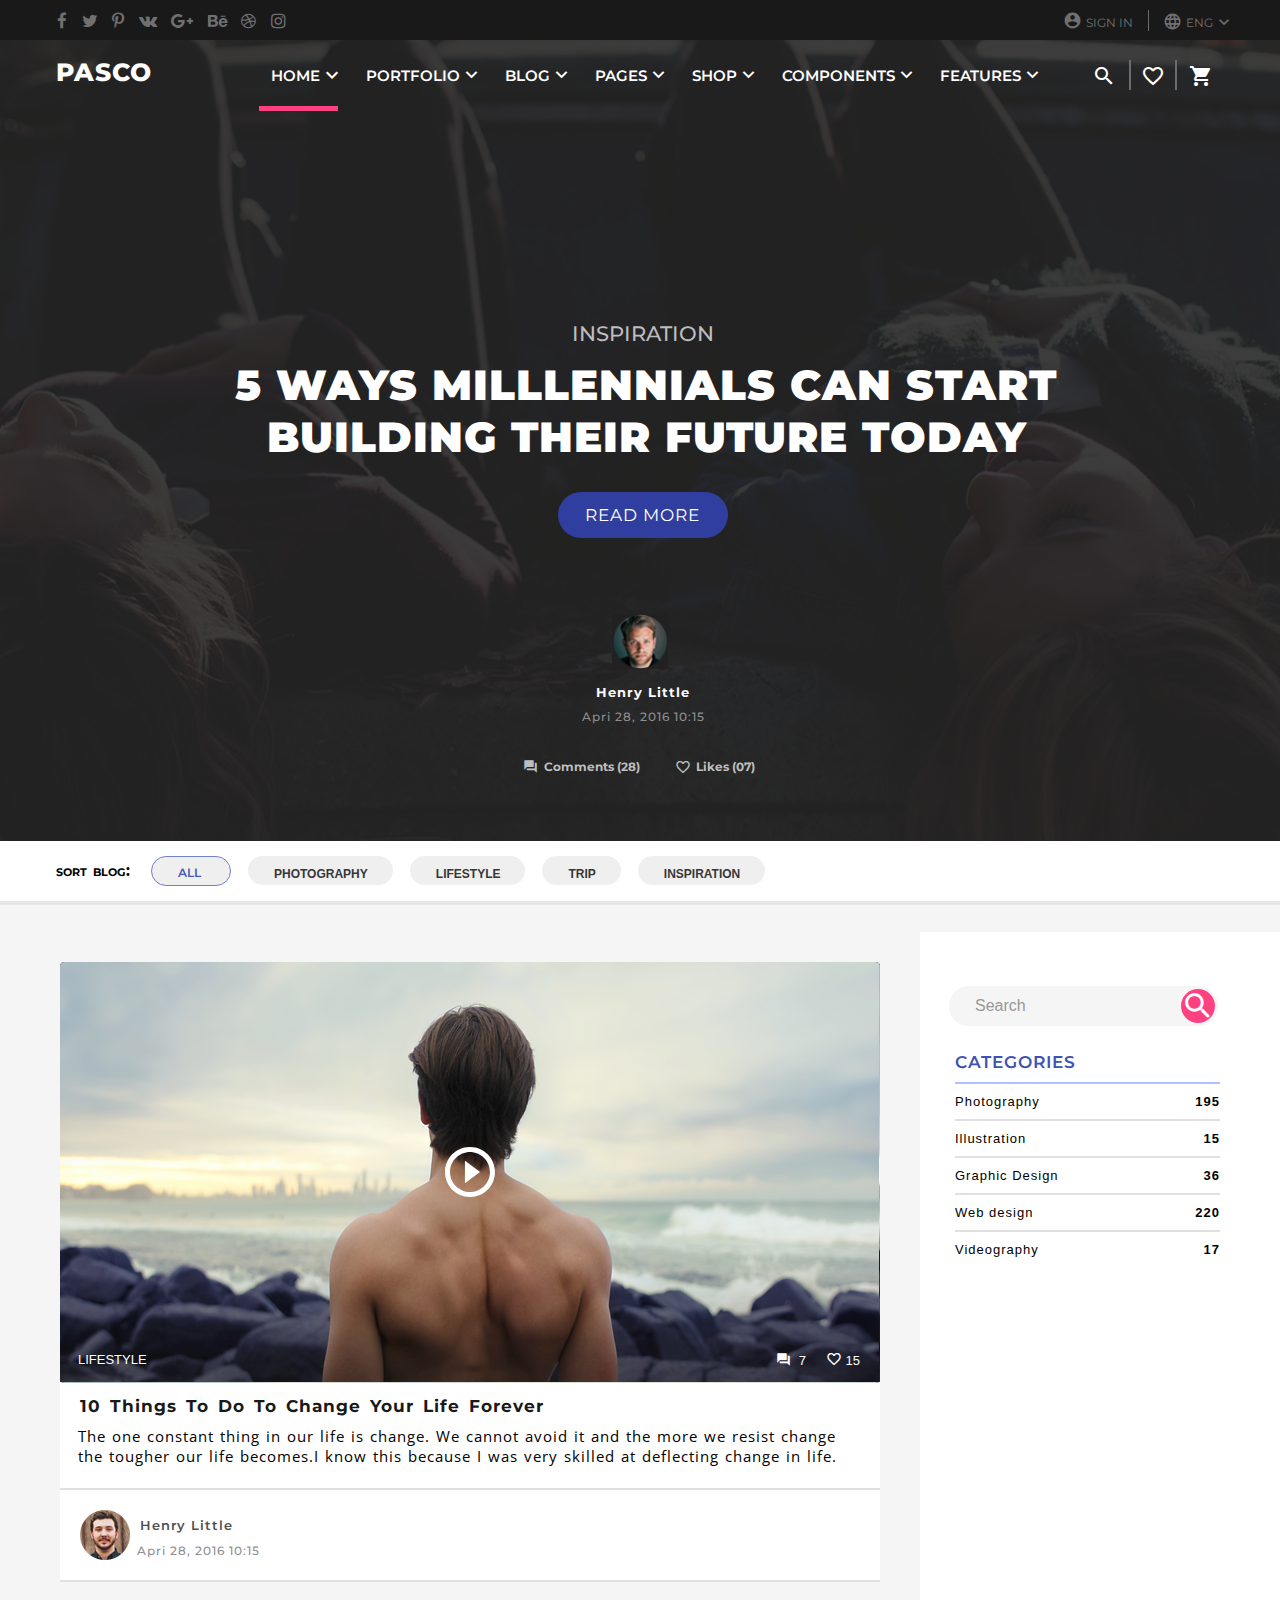
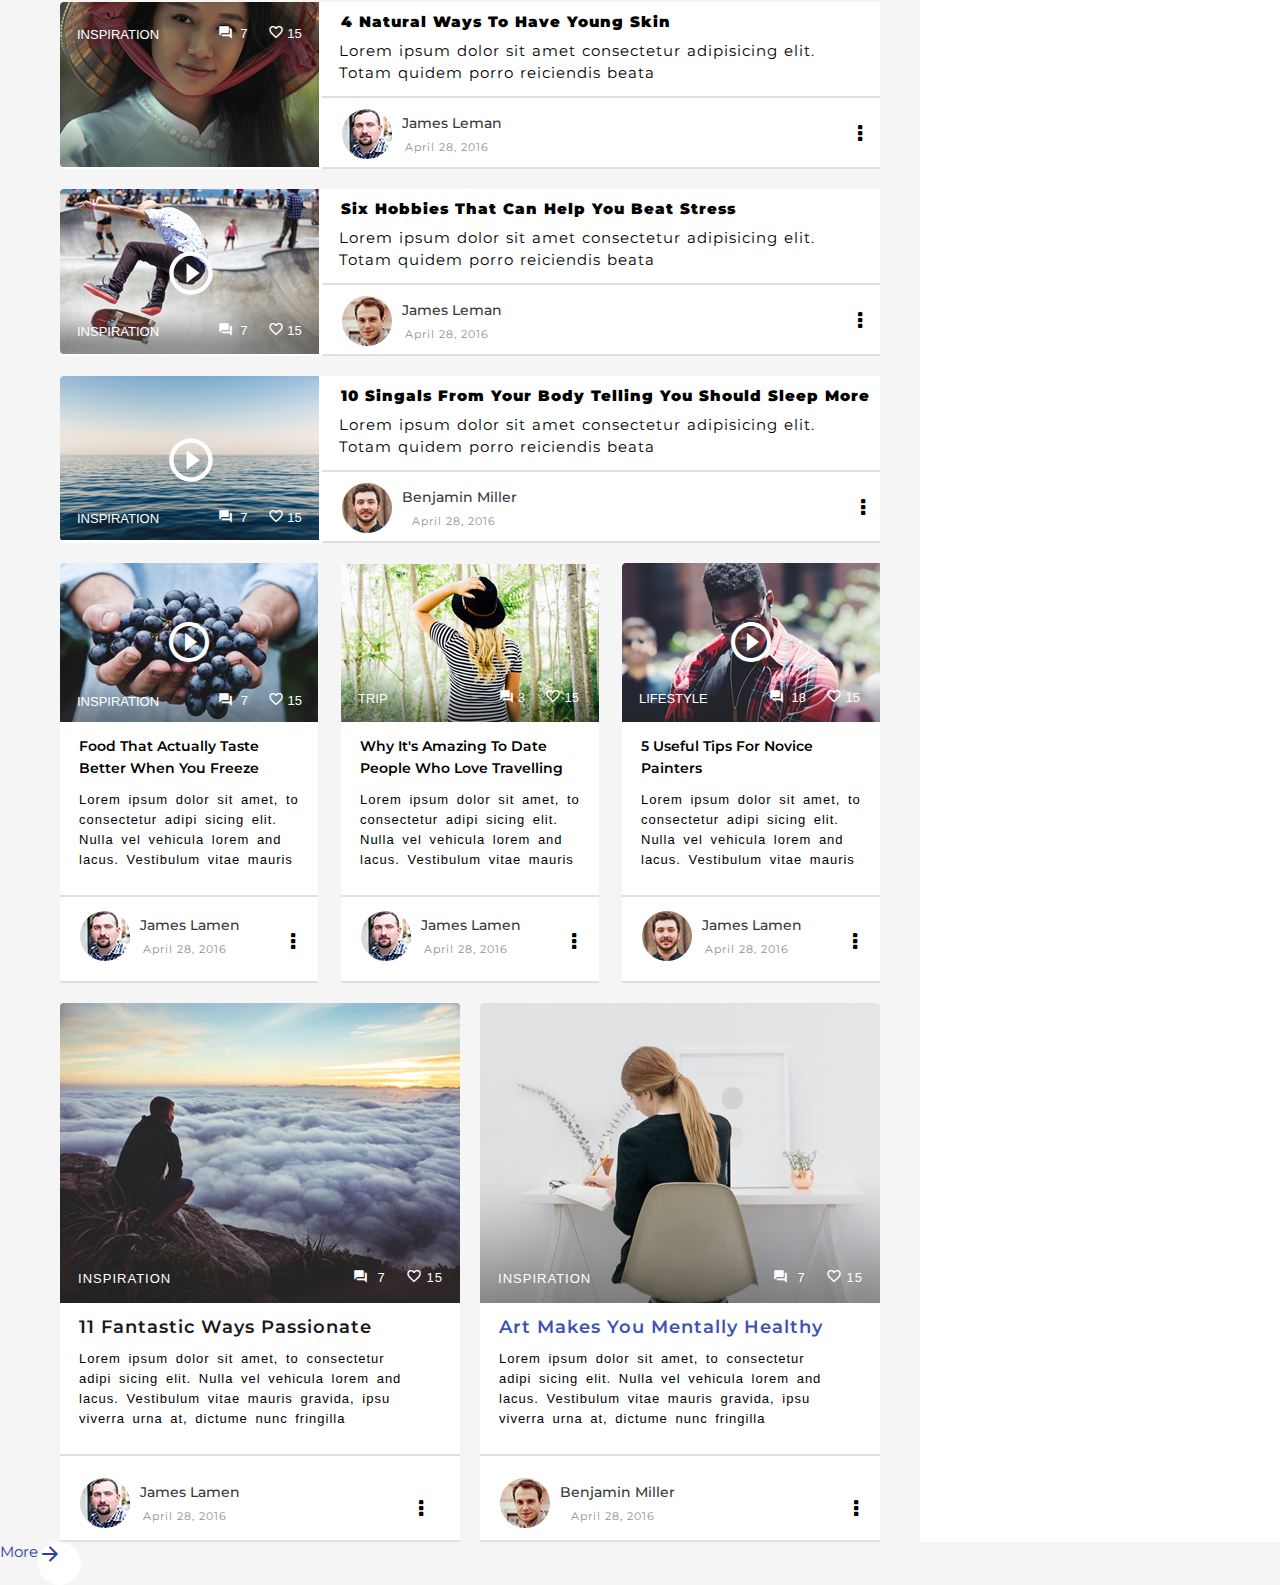
==== commit b41e7f42: "Updated" ====
--- a/index.html
+++ b/index.html
@@ -30,29 +30,31 @@
   <div class="centeral-header">
     <div class="topbar">
       <div class="social-icons">
-        <a href="#" class="coloured-icons"> <i class="fa fa-facebook" aria-hidden="true"></i> </a>
-
-        <a href="" class="coloured-icons"> <i class="fa fa-twitter" aria-hidden="true"></i></a>
-        <a href="" class="coloured-icons"> <i class="fa fa-pinterest-p" aria-hidden="true"></i> </a>
-        <a href="" class="coloured-icons"> <i class="fa fa-vk" aria-hidden="true"></i></a>
-        <a href="" class="coloured-icons"> <i class="fa fa-google-plus" aria-hidden="true"></i></a>
-        <a href="" class="coloured-icons"> <i class="fa fa-behance" aria-hidden="true"></i></a>
-        <a href="" class="coloured-icons"> <i class="fa fa-dribbble" aria-hidden="true"></i></a>
-        <a href="" class="coloured-icons"> <i class="fa fa-instagram" aria-hidden="true"></i></a>
+        <a href="#"> <i class="fa fa-facebook" aria-hidden="true"></i> </a>
+
+        <a href="#"> <i class="fa fa-twitter" aria-hidden="true"></i></a>
+        <a href="#"> <i class="fa fa-pinterest-p" aria-hidden="true"></i> </a>
+        <a href="#"> <i class="fa fa-vk" aria-hidden="true"></i></a>
+        <a href="#"> <i class="fa fa-google-plus" aria-hidden="true"></i></a>
+        <a href="#"> <i class="fa fa-behance" aria-hidden="true"></i></a>
+        <a href="#"> <i class="fa fa-dribbble" aria-hidden="true"></i></a>
+        <a href="#  "> <i class="fa fa-instagram" aria-hidden="true"></i></a>
       </div>
       <div class="navbar-right-icons">
         <div class="left-material">
-          <a class="left-atag">
-            <div><i class="account-circle material-icons">account_circle</i> </div>
-            <div class="sign-in-icon">SIGN IN </div>
+          <a href="#" class="left-atag">
+           <i class="account-circle material-icons">account_circle</i> 
+            <span class="sign-in-icon">SIGN IN</span>
           </a>
         </div>
         <div class="vertical-line-topbar"></div>
 
         <div class="right-material">
-          <a  class="right-atag"> <i class="language-icon material-icons">language</i>
-            <span class="eng-icon">ENG</span> </a>
-          <a> <i class="material-icons expand-more-icon">expand_more</i> </a>
+          <a href="#" class="right-atag"> <i class="language-icon material-icons">language</i>
+            <span class="eng-icon">ENG</span> <i class="material-icons-outlined expand-more-icon">
+              expand_more
+            </i>
+          </a>
         </div>
         </a>
       </div>
--- a/css/style.css
+++ b/css/style.css
@@ -17,14 +17,17 @@
     font-size: 19px;
 }
 .left-atag{
+    
+    margin-bottom: 1px;
+    margin-right: 1px;
     gap: 4px;
     display: flex;
     line-height: 23px;}
+
 .right-atag{
     
     margin-bottom: 2px;
     display: flex;
-    gap: 5px;
     
 }
 
@@ -37,21 +40,28 @@
 .language-icon {
     
     font-size: 19px;
-    margin-bottom: 1px;
+    margin-bottom: 2px;
+    
 }
 
 .eng-icon {
    
    
+    margin-left: 4px;
     margin-top: 3px;
     font-size: 12px;
-    margin-right: -2px;
+
 }
 
 .expand-more-icon {
+  margin-left: 1px;
     font-size: 20px;
-    
-}
+    margin-bottom: 1px;
+    width: 11px;
+}
+   
+
+
 
 .home{
     margin-bottom: 13px;
@@ -74,10 +84,11 @@
 }
 
 .vertical-line-topbar {
+   
     border-left: 1px solid #6c6c6c;
-    height: 20px;
-  
-    margin-top: 4px;
+    height: 21px;
+    margin-top: 2px;
+
 }
 
 .social-icons {
@@ -91,16 +102,17 @@
 
 }
 
- a:active
-{ color: #707070;
-    outline: none;  
-    text-decoration: none; 
-}
-a:visited{
+
+.social-icons a {
     color: #707070;
     outline: none;
     text-decoration: none;
 }
+.navbar-right-icons a{
+    color: #707070;
+    outline: none;
+    text-decoration: none; 
+}
 
 
 .navbar-right-icons {
@@ -120,13 +132,13 @@
 .left-material {
    
     margin-top: 3px;
-    margin-right: 1px;
+ 
    
 } 
 
 .right-material {
    
-    margin-right: -7px;
+margin-top: 3px;
     display: flex;
     align-items: center;
 }
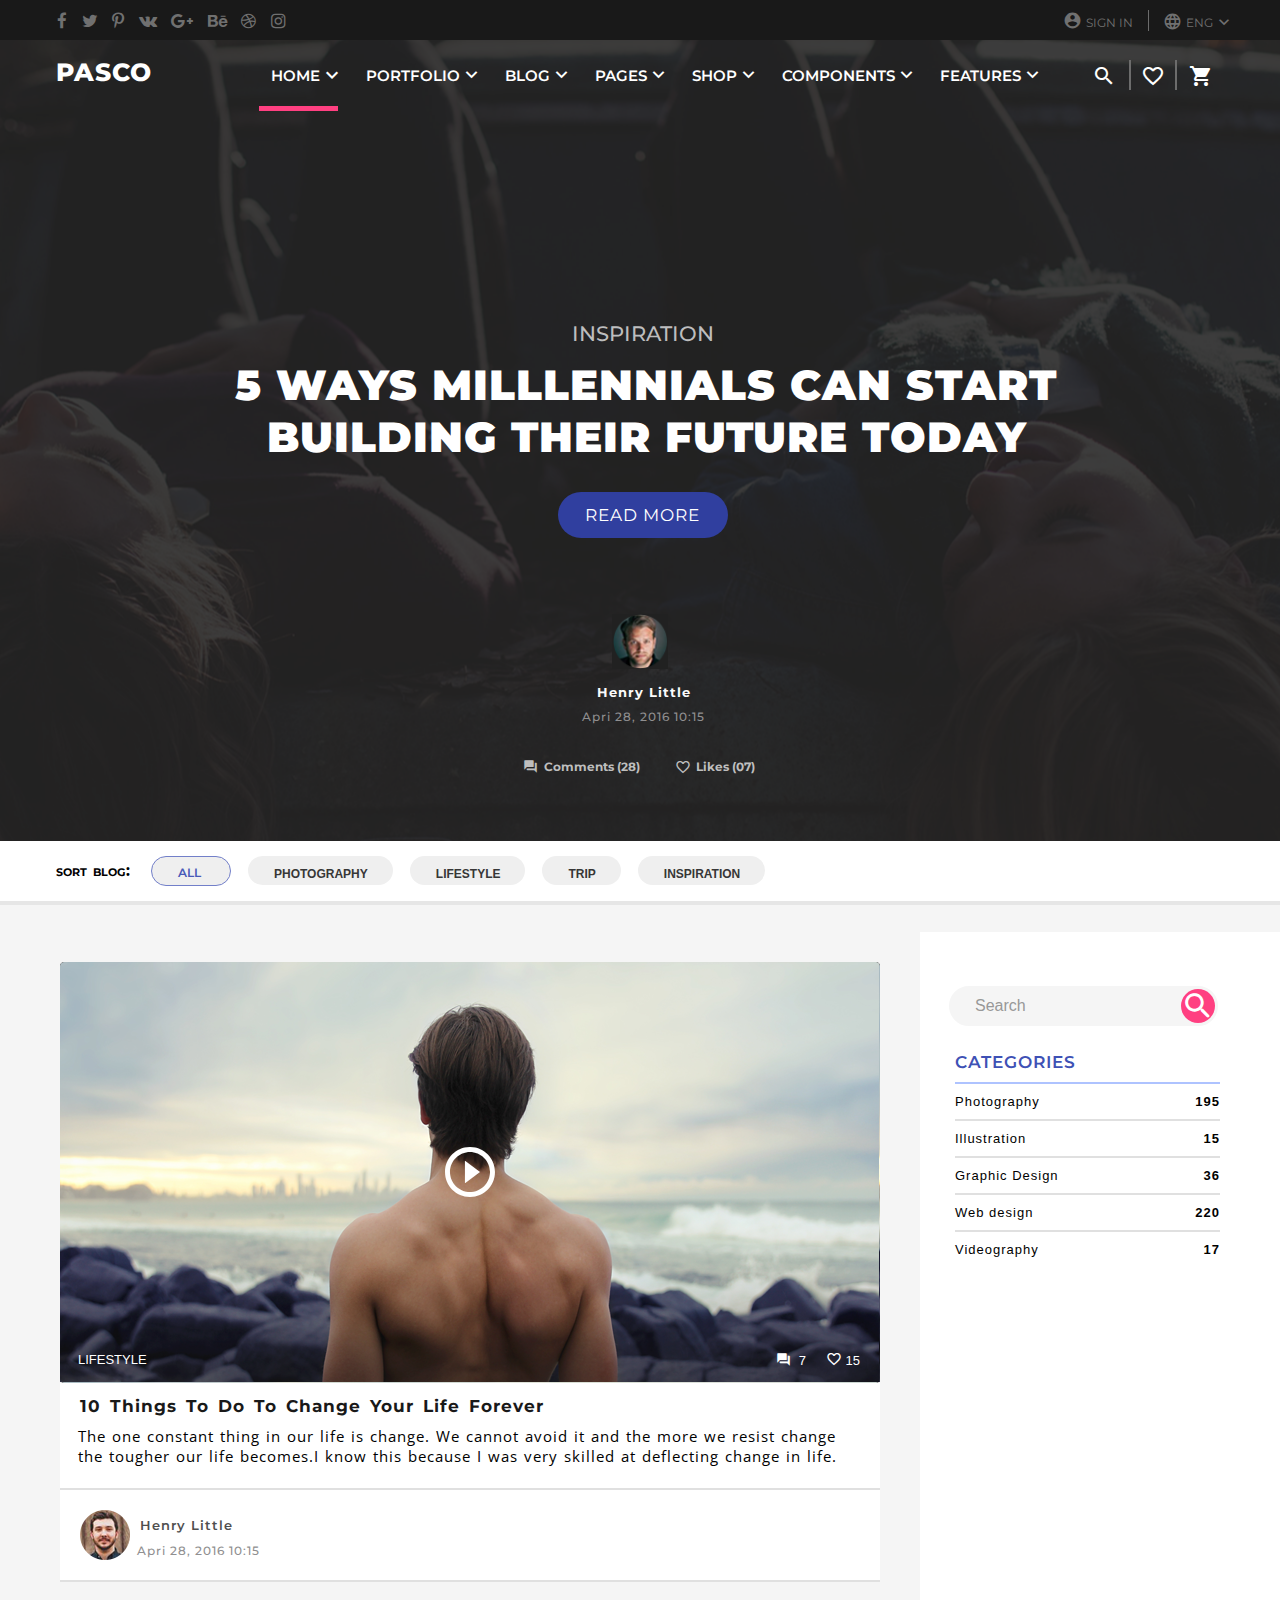
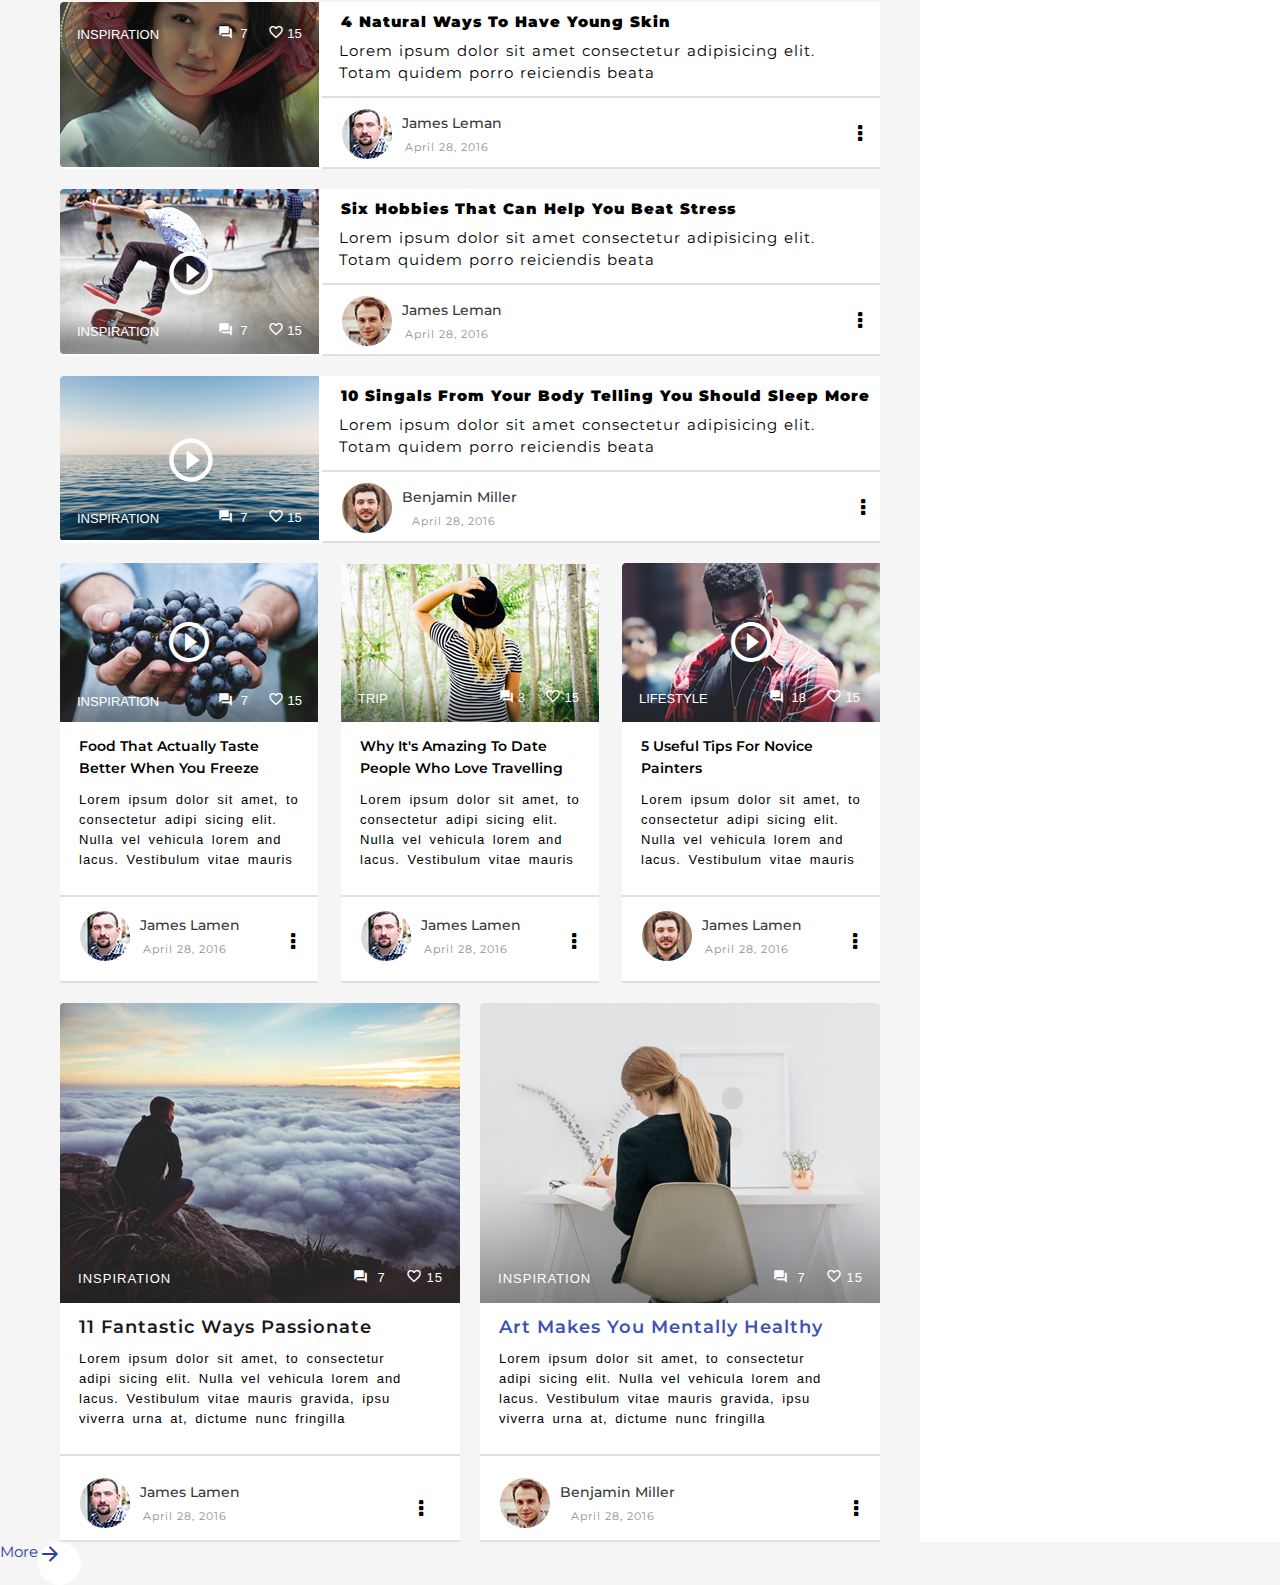
==== commit 38b8ebe4: "Updates" ====
--- a/index.html
+++ b/index.html
@@ -149,7 +149,7 @@
           <div class="millennial-container"> 5 WAYS MILLLENNIALS CAN START</div>
           <div class="future-container">BUILDING THEIR FUTURE TODAY</div>
         </div>
-        <button class="read-button">READ MORE</button>
+        <button class="read-button" href="#" onclick="" >READ MORE</button>
       </div>
       <div class=" authordetails-container">
         <div class="bg-author-image"> <img src='../images/authordetails.png'> </div>
--- a/css/style.css
+++ b/css/style.css
@@ -232,7 +232,7 @@
 
 .favorite-border{ margin-top: 4x;}
 .read-button {
-
+cursor: pointer;
     margin-right: 43px;
     margin-top: 27px;
     border-radius: 30px;
@@ -370,7 +370,7 @@
    
     margin-bottom: 7px;
     margin-top: 15px;
-    margin-left: 86px;
+    margin-left: 72px;
     /* display: flex; */
     font-size: 13px;
     letter-spacing: 1px;
@@ -419,8 +419,9 @@
 
     
     margin-top: 33px;
-    width: 260px;
+    /* width: 260px; */
     color: #bebebe;
+    gap: 25px;
     font-weight: 800;
     font-size: 10px;
     font-family: 'Montserrat', sans-serif;
@@ -443,7 +444,7 @@
     display: flex;
     margin-top: 2px;
     font-size: 12px;
-    margin-right: 2px;
+    margin-right: 7px;
     gap: 6px;
 
 }
